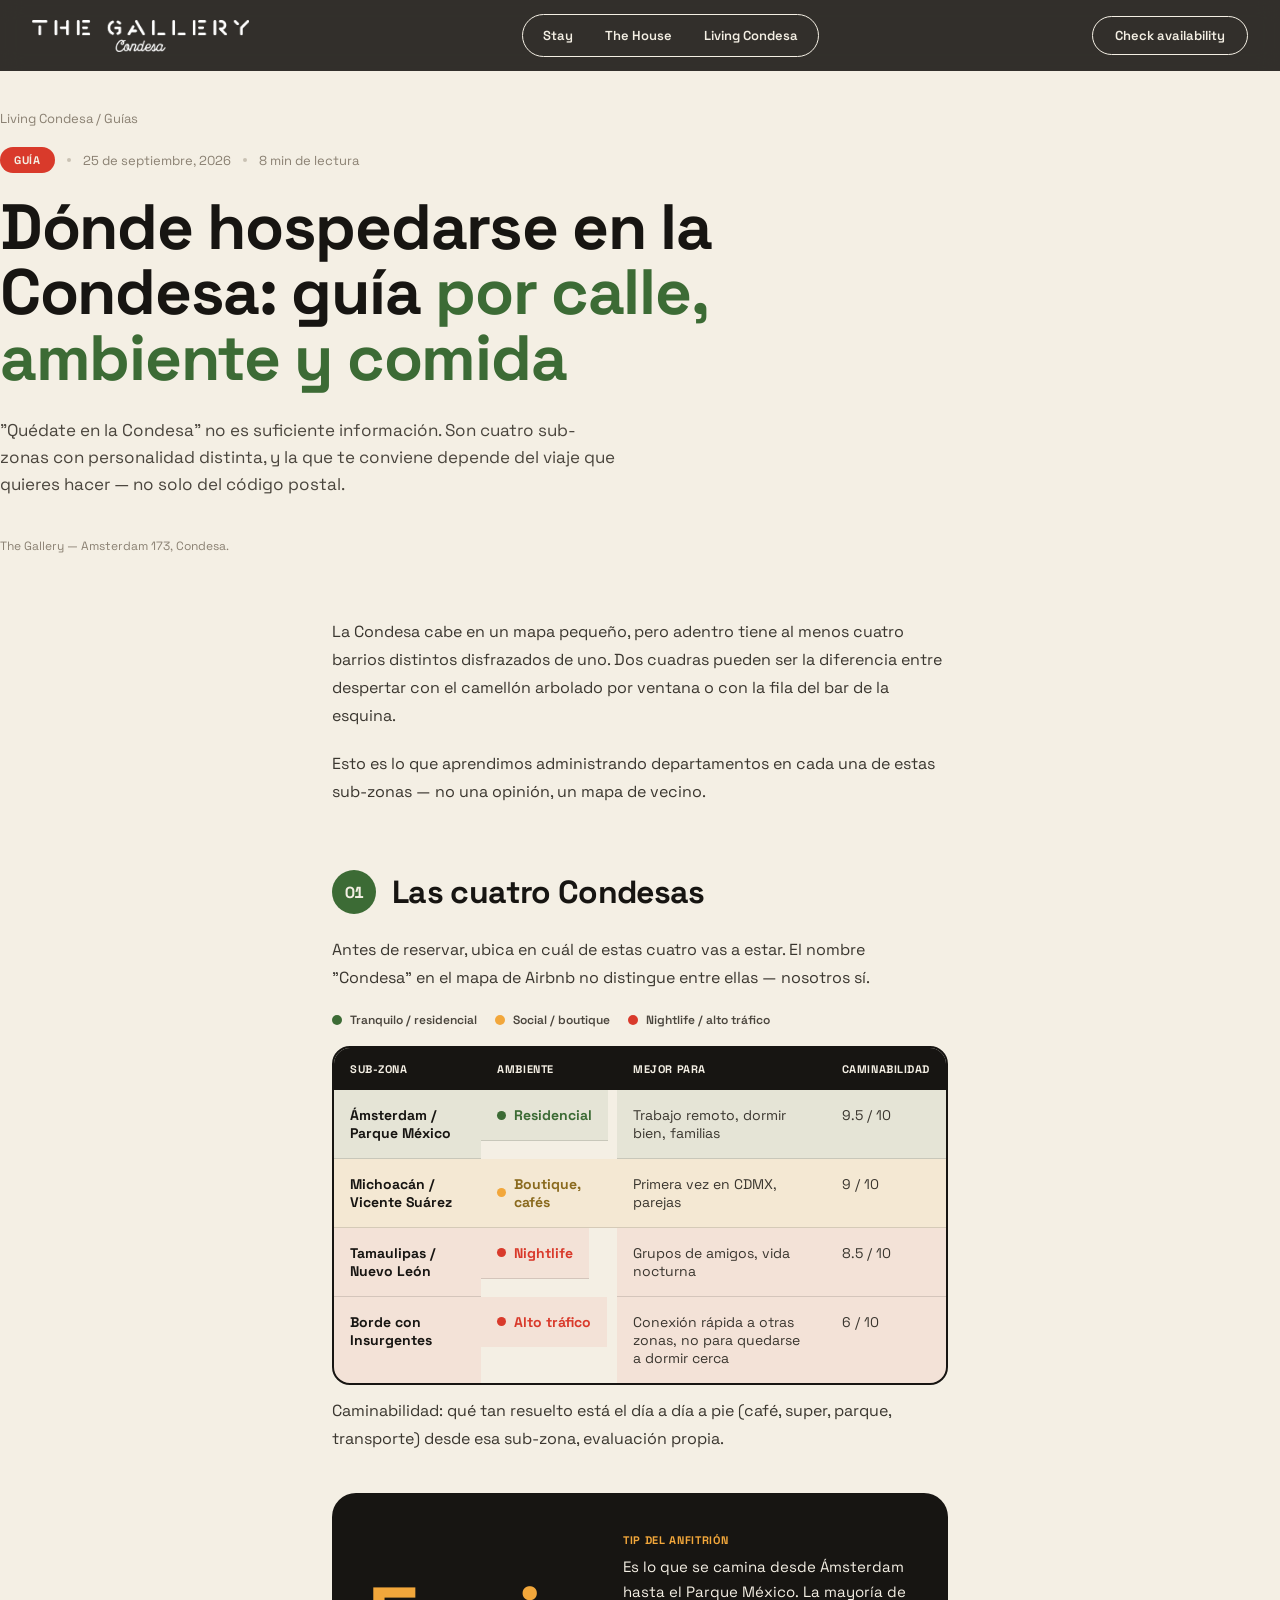
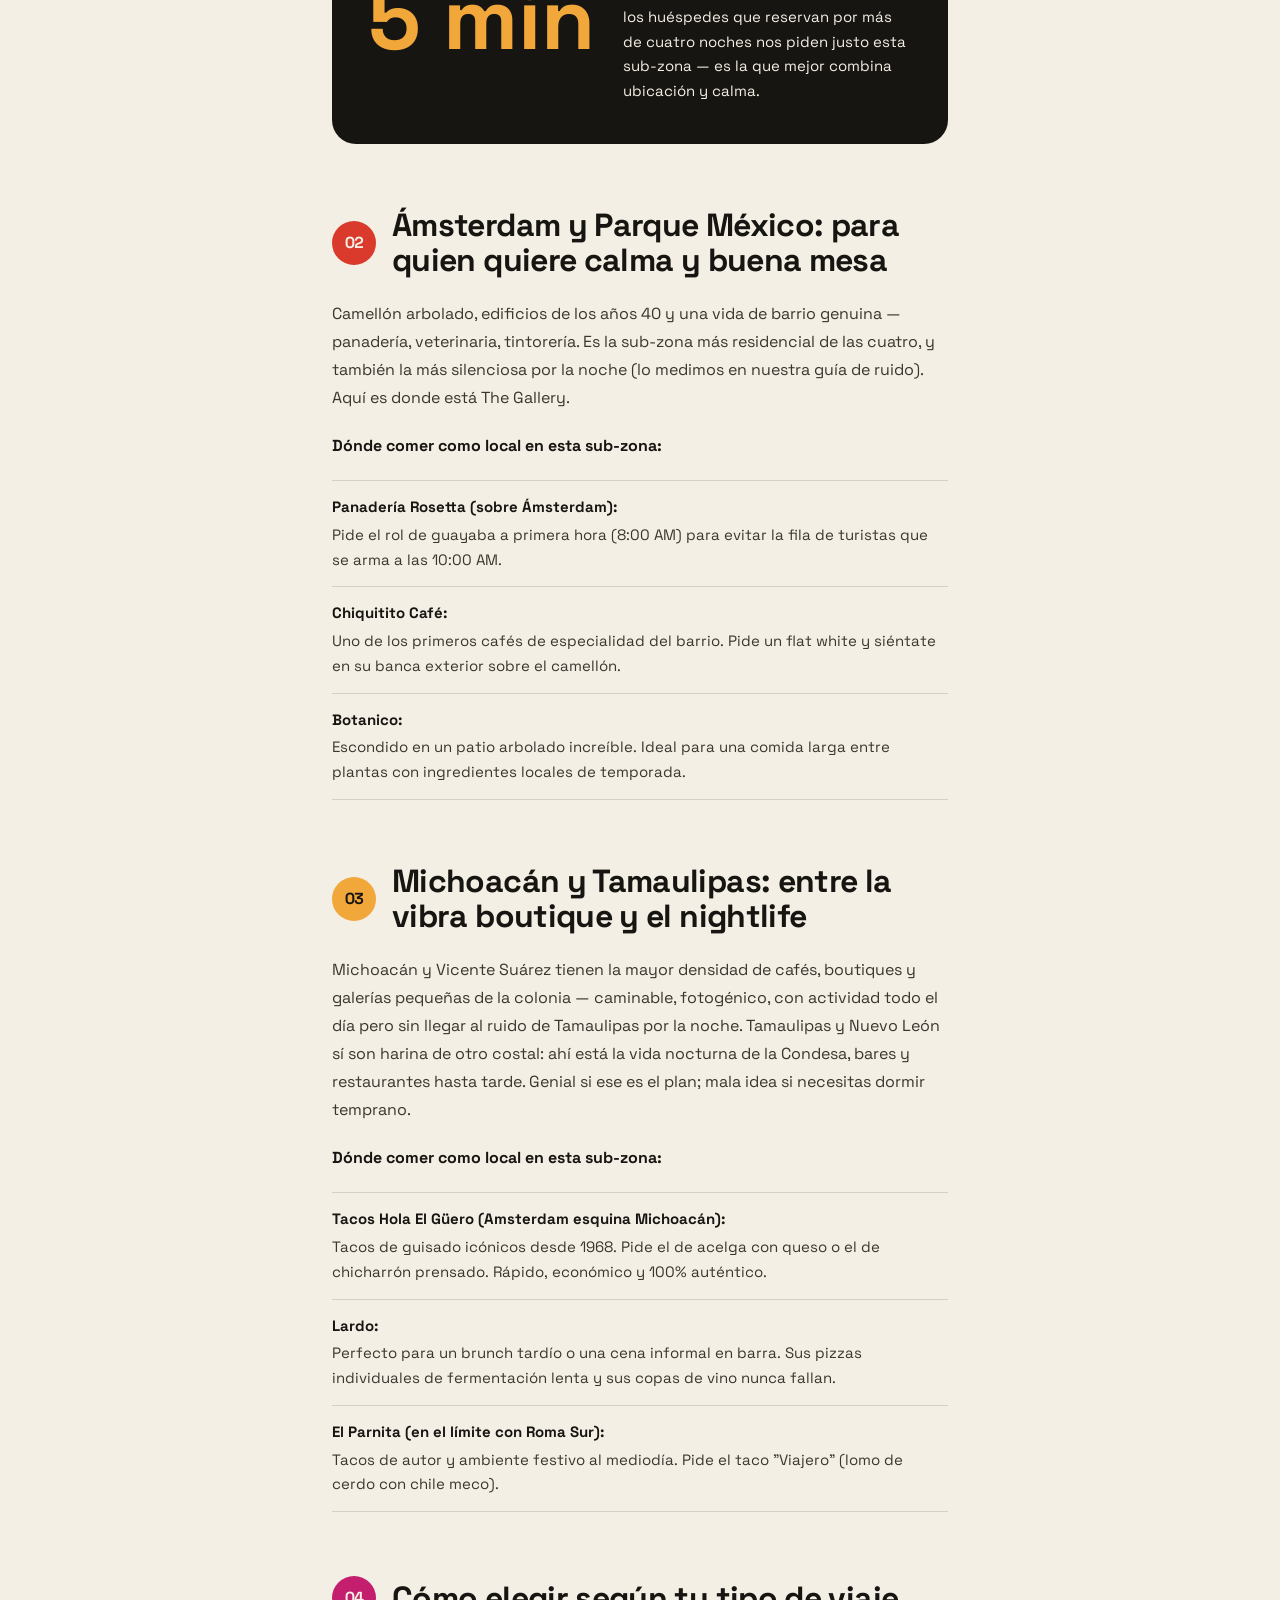
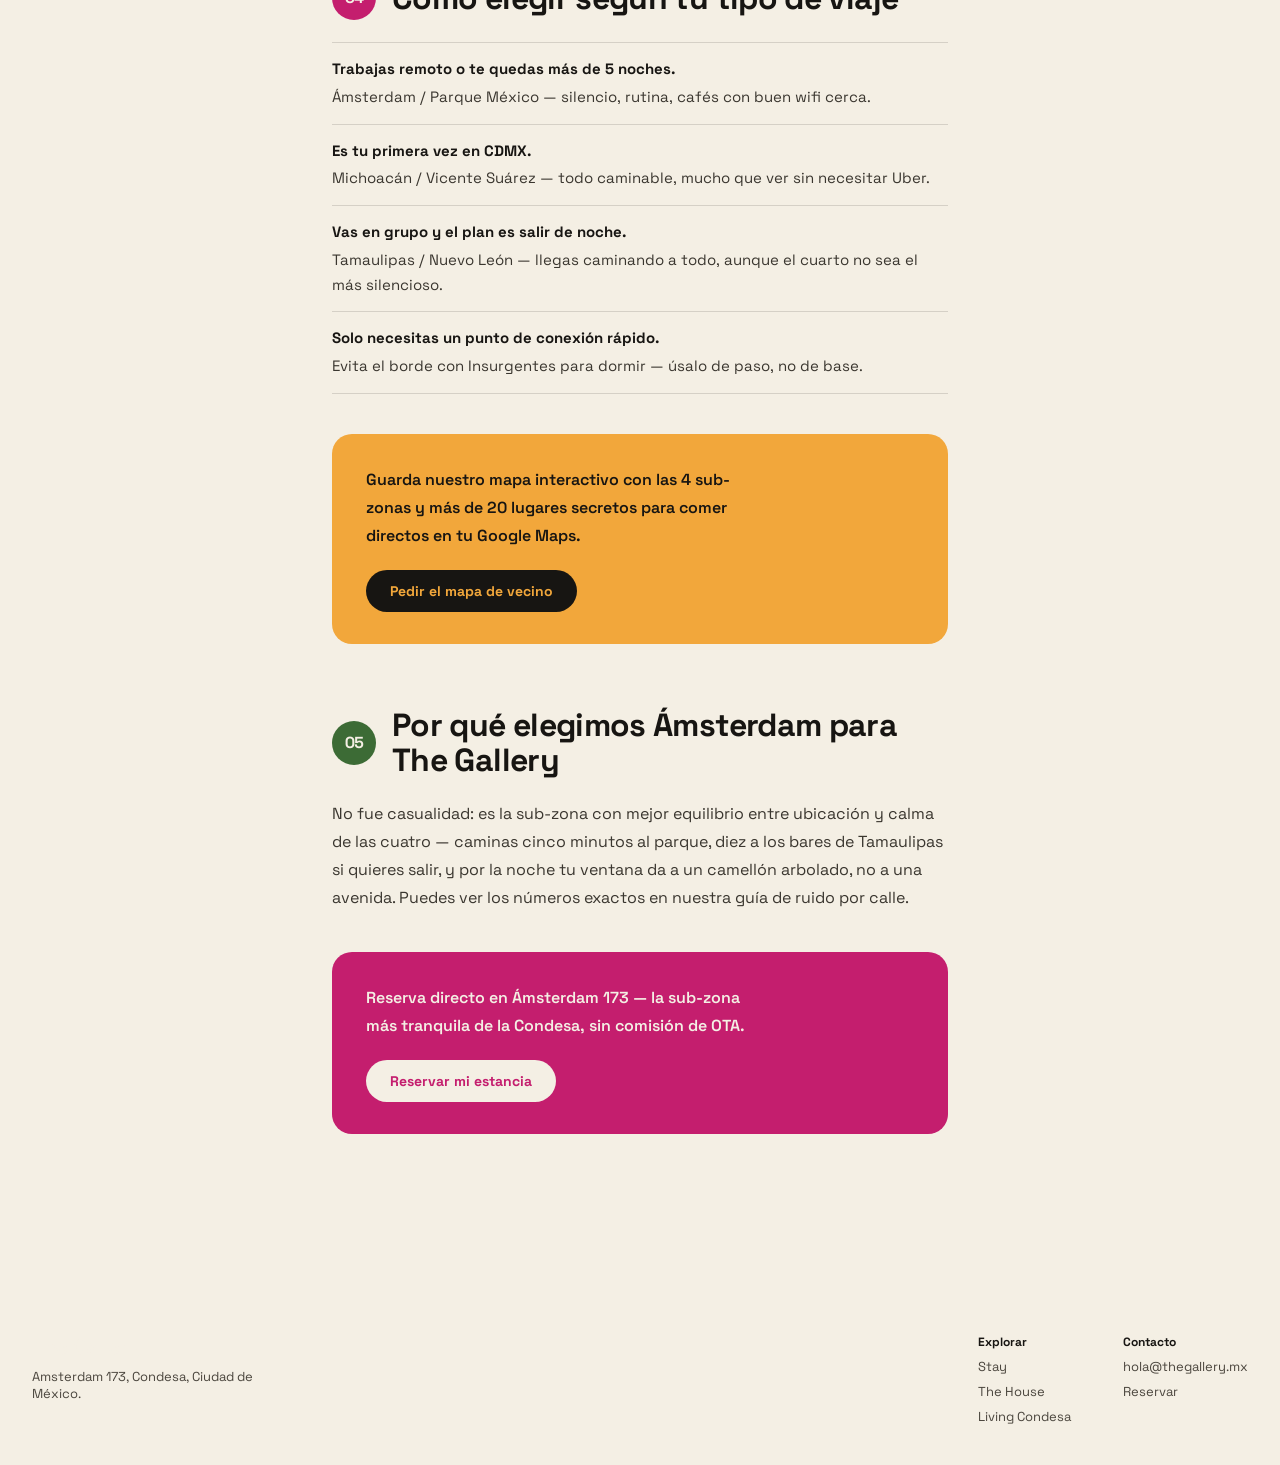
==== living-condesa/donde-hospedarte-condesa.html @ a515d89e "Add files via upload" ====
<!DOCTYPE html>
<html lang="es">
<head>
<meta charset="UTF-8">
<meta name="viewport" content="width=device-width, initial-scale=1.0">

<title>Dónde hospedarse en la Condesa: guía por calle, ambiente y lugares para comer | The Gallery</title>
<meta name="description" content="La Condesa no es una sola colonia — son cuatro sub-zonas con personalidad distinta. Te decimos cuál te conviene según tu viaje y dónde comen los locales.">
<link rel="canonical" href="https://the-gallery-condesa.netlify.app/living-condesa/donde-hospedarte-condesa.html">

<meta property="og:type" content="article">
<meta property="og:title" content="Dónde hospedarse en la Condesa: guía por calle, ambiente y lugares para comer">
<meta property="og:description" content="La Condesa no es una sola colonia — son cuatro sub-zonas con personalidad distinta. Te decimos cuál te conviene según tu viaje y dónde comen los locales.">
<meta property="og:image" content="https://the-gallery-condesa.netlify.app/assets/img/blog/donde-hospedarte-condesa.jpg">
<meta property="og:url" content="https://the-gallery-condesa.netlify.app/living-condesa/donde-hospedarte-condesa.html">
<meta name="twitter:card" content="summary_large_image">

<link rel="preconnect" href="https://fonts.googleapis.com">
<link rel="preconnect" href="https://fonts.gstatic.com" crossorigin>
<link href="https://fonts.googleapis.com/css2?family=Space+Grotesk:wght@400;500;600;700&display=swap" rel="stylesheet">
<link rel="stylesheet" href="../css/styles.css">
<link rel="stylesheet" href="../css/article.css">

<script type="application/ld+json">
{
  "@context": "https://schema.org",
  "@type": "Article",
  "headline": "Dónde hospedarse en la Condesa: guía por calle, ambiente y lugares para comer",
  "description": "La Condesa no es una sola colonia — son cuatro sub-zonas con personalidad distinta. Te decimos cuál te conviene según tu viaje y dónde comen los locales.",
  "image": "https://the-gallery-condesa.netlify.app/assets/img/blog/donde-hospedarte-condesa.jpg",
  "datePublished": "2026-09-25",
  "dateModified": "2026-09-25",
  "author": { "@type": "Organization", "name": "The Gallery Condesa" },
  "publisher": {
    "@type": "Organization",
    "name": "The Gallery Condesa",
    "logo": { "@type": "ImageObject", "url": "https://the-gallery-condesa.netlify.app/assets/logo/logo-color-the-gallery.webp" }
  },
  "mainEntityOfPage": "https://the-gallery-condesa.netlify.app/living-condesa/donde-hospedarte-condesa.html"
}
</script>
</head>
<body class="no-js" data-chapter="condesa">

<header class="site scrolled" id="siteHeader">
  <a href="../index.html" class="logotype">
    <img src="../assets/logo/logo-color-the-gallery.webp" alt="The Gallery" class="logo-img"
         onerror="this.outerHTML='The Gallery'">
  </a>
  <nav class="chapters">
    <a href="../index.html#stay">Stay</a>
    <a href="../index.html#house">The House</a>
    <a href="../index.html#condesa">Living Condesa</a>
  </nav>
  <a href="../index.html#book" class="cta-book">Check availability</a>
</header>

<main>
  <div class="wrap article-header">
    <div class="breadcrumb"><a href="../index.html#condesa">Living Condesa</a> / Guías</div>
    <div class="article-meta">
      <span class="post-cat">Guía</span><span class="dot"></span><span>25 de septiembre, 2026</span><span class="dot"></span><span>8 min de lectura</span>
    </div>
    <h1 class="article-title">Dónde hospedarse en la Condesa: guía <span class="hl">por calle, ambiente y comida</span></h1>
    <p class="article-dek">"Quédate en la Condesa" no es suficiente información. Son cuatro sub-zonas con personalidad distinta, y la que te conviene depende del viaje que quieres hacer — no solo del código postal.</p>
    <img class="article-cover" src="../assets/img/blog/donde-hospedarte-condesa.jpg" alt="Vista aérea editorial de las calles arboladas de la Condesa, Ciudad de México" loading="eager" fetchpriority="high" decoding="async" onerror="this.style.display='none'">
    <p class="article-cover-credit">The Gallery — Amsterdam 173, Condesa.</p>
  </div>

  <article class="wrap article-body">

    <p>La Condesa cabe en un mapa pequeño, pero adentro tiene al menos cuatro barrios distintos disfrazados de uno. Dos cuadras pueden ser la diferencia entre despertar con el camellón arbolado por ventana o con la fila del bar de la esquina.</p>
    <p>Esto es lo que aprendimos administrando departamentos en cada una de estas sub-zonas — no una opinión, un mapa de vecino.</p>

    <h2><span class="num">01</span>Las cuatro Condesas</h2>
    <p>Antes de reservar, ubica en cuál de estas cuatro vas a estar. El nombre "Condesa" en el mapa de Airbnb no distingue entre ellas — nosotros sí.</p>

    <div class="table-legend">
      <span><i class="dotc quiet"></i> Tranquilo / residencial</span>
      <span><i class="dotc mid"></i> Social / boutique</span>
      <span><i class="dotc loud"></i> Nightlife / alto tráfico</span>
    </div>

    <div class="data-table-wrap">
      <table class="data-table">
        <thead>
          <tr><th>Sub-zona</th><th>Ambiente</th><th>Mejor para</th><th>Caminabilidad</th></tr>
        </thead>
        <tbody>
          <tr class="quiet"><td>Ámsterdam / Parque México</td><td class="db">Residencial</td><td>Trabajo remoto, dormir bien, familias</td><td>9.5 / 10</td></tr>
          <tr class="mid"><td>Michoacán / Vicente Suárez</td><td class="db">Boutique, cafés</td><td>Primera vez en CDMX, parejas</td><td>9 / 10</td></tr>
          <tr class="loud"><td>Tamaulipas / Nuevo León</td><td class="db">Nightlife</td><td>Grupos de amigos, vida nocturna</td><td>8.5 / 10</td></tr>
          <tr class="loud"><td>Borde con Insurgentes</td><td class="db">Alto tráfico</td><td>Conexión rápida a otras zonas, no para quedarse a dormir cerca</td><td>6 / 10</td></tr>
        </tbody>
      </table>
    </div>
    <p class="table-note">Caminabilidad: qué tan resuelto está el día a día a pie (café, super, parque, transporte) desde esa sub-zona, evaluación propia.</p>

    <div class="stat-block">
      <div class="stat-num">5 min</div>
      <div class="stat-copy">
        <span class="tip-label">Tip del anfitrión</span>
        <p>Es lo que se camina desde Ámsterdam hasta el Parque México. La mayoría de los huéspedes que reservan por más de cuatro noches nos piden justo esta sub-zona — es la que mejor combina ubicación y calma.</p>
      </div>
    </div>

    <h2><span class="num">02</span>Ámsterdam y Parque México: para quien quiere calma y buena mesa</h2>
    <p>Camellón arbolado, edificios de los años 40 y una vida de barrio genuina — panadería, veterinaria, tintorería. Es la sub-zona más residencial de las cuatro, y también la más silenciosa por la noche (lo medimos <a href="guia-ruido-condesa.html">en nuestra guía de ruido</a>). Aquí es donde está The Gallery.</p>

    <p><strong>Dónde comer como local en esta sub-zona:</strong></p>
    <ul>
      <li><strong>Panadería Rosetta (sobre Ámsterdam):</strong> Pide el rol de guayaba a primera hora (8:00 AM) para evitar la fila de turistas que se arma a las 10:00 AM.</li>
      <li><strong>Chiquitito Café:</strong> Uno de los primeros cafés de especialidad del barrio. Pide un flat white y siéntate en su banca exterior sobre el camellón.</li>
      <li><strong>Botanico:</strong> Escondido en un patio arbolado increíble. Ideal para una comida larga entre plantas con ingredientes locales de temporada.</li>
    </ul>

    <h2><span class="num">03</span>Michoacán y Tamaulipas: entre la vibra boutique y el nightlife</h2>
    <p>Michoacán y Vicente Suárez tienen la mayor densidad de cafés, boutiques y galerías pequeñas de la colonia — caminable, fotogénico, con actividad todo el día pero sin llegar al ruido de Tamaulipas por la noche. Tamaulipas y Nuevo León sí son harina de otro costal: ahí está la vida nocturna de la Condesa, bares y restaurantes hasta tarde. Genial si ese es el plan; mala idea si necesitas dormir temprano.</p>

    <p><strong>Dónde comer como local en esta sub-zona:</strong></p>
    <ul>
      <li><strong>Tacos Hola El Güero (Amsterdam esquina Michoacán):</strong> Tacos de guisado icónicos desde 1968. Pide el de acelga con queso o el de chicharrón prensado. Rápido, económico y 100% auténtico.</li>
      <li><strong>Lardo:</strong> Perfecto para un brunch tardío o una cena informal en barra. Sus pizzas individuales de fermentación lenta y sus copas de vino nunca fallan.</li>
      <li><strong>El Parnita (en el límite con Roma Sur):</strong> Tacos de autor y ambiente festivo al mediodía. Pide el taco "Viajero" (lomo de cerdo con chile meco).</li>
    </ul>

    <h2><span class="num">04</span>Cómo elegir según tu tipo de viaje</h2>
    <ul>
      <li><strong>Trabajas remoto o te quedas más de 5 noches.</strong> Ámsterdam / Parque México — silencio, rutina, cafés con buen wifi cerca.</li>
      <li><strong>Es tu primera vez en CDMX.</strong> Michoacán / Vicente Suárez — todo caminable, mucho que ver sin necesitar Uber.</li>
      <li><strong>Vas en grupo y el plan es salir de noche.</strong> Tamaulipas / Nuevo León — llegas caminando a todo, aunque el cuarto no sea el más silencioso.</li>
      <li><strong>Solo necesitas un punto de conexión rápido.</strong> Evita el borde con Insurgentes para dormir — úsalo de paso, no de base.</li>
    </ul>

    <div class="cta-banner map">
      <p>Guarda nuestro mapa interactivo con las 4 sub-zonas y más de 20 lugares secretos para comer directos en tu Google Maps.</p>
      <a class="btn" href="mailto:hola@thegallery.mx?subject=Mapa%20de%20sub-zonas%20de%20la%20Condesa">Pedir el mapa de vecino</a>
    </div>

    <h2><span class="num">05</span>Por qué elegimos Ámsterdam para The Gallery</h2>
    <p>No fue casualidad: es la sub-zona con mejor equilibrio entre ubicación y calma de las cuatro — caminas cinco minutos al parque, diez a los bares de Tamaulipas si quieres salir, y por la noche tu ventana da a un camellón arbolado, no a una avenida. Puedes ver los números exactos en nuestra <a href="guia-ruido-condesa.html">guía de ruido por calle</a>.</p>

    <div class="cta-banner book">
      <p>Reserva directo en Ámsterdam 173 — la sub-zona más tranquila de la Condesa, sin comisión de OTA.</p>
      <a class="btn" href="../index.html#book">Reservar mi estancia</a>
    </div>

  </article>
</main>

<footer>
  <div class="wrap foot-grid">
    <div>
      <div class="logotype" style="margin-bottom:8px;">The Gallery</div>
      <p style="margin:0; max-width:28ch;">Amsterdam 173, Condesa, Ciudad de México.</p>
    </div>
    <div class="foot-cols">
      <div>
        <strong style="font-size:12px; color:var(--tinta);">Explorar</strong>
        <a href="../index.html#stay">Stay</a><a href="../index.html#house">The House</a><a href="../index.html#condesa">Living Condesa</a>
      </div>
      <div>
        <strong style="font-size:12px; color:var(--tinta);">Contacto</strong>
        <a href="mailto:hola@thegallery.mx">hola@thegallery.mx</a><a href="../index.html#book">Reservar</a>
      </div>
    </div>
  </div>
</footer>

<script>document.documentElement.classList.remove('no-js');</script>
</body>
</html>
---- css/styles.css ----
:root{
    --tinta:#171512;
    --hueso:#F4EFE4;
    --linea: rgba(23,21,18,0.14);

    --nopal:#3C6B35;
    --nopal-2:#274A22;
    --magenta:#C41E6E;
    --magenta-2:#8C1350;
    --turquesa:#0F8B8D;
    --turquesa-2:#0B5F60;
    --cempasuchil:#F2A73B;
    --cempasuchil-2:#C97F1D;
    --chile:#D93A2B;

    --acento: var(--magenta);
    --acento-2: var(--magenta-2);
    --sobre-acento: #F4EFE4;
  }
  [data-chapter="house"]{ --acento:var(--cempasuchil); --acento-2:var(--cempasuchil-2); --sobre-acento:#171512; }
  [data-chapter="condesa"]{ --acento:var(--nopal); --acento-2:var(--nopal-2); --sobre-acento:#F4EFE4; }
  [data-chapter="vibe"]{ --acento:var(--turquesa); --acento-2:var(--turquesa-2); --sobre-acento:#F4EFE4; }

  *{ box-sizing:border-box; }
  html{ scroll-behavior:smooth; }
  body{
    margin:0; background:var(--hueso); color:var(--tinta);
    font-family:'Space Grotesk', sans-serif; -webkit-font-smoothing:antialiased;
    overflow-x:hidden;
  }
  h1,h2,h3,.display{ font-weight:700; letter-spacing:-0.02em; line-height:0.96; }
  ::selection{ background:var(--acento); color:var(--sobre-acento); }
  .wrap{ max-width:1280px; margin:0 auto; padding:0 32px; }
  @media (max-width:640px){ .wrap{ padding:0 20px; } }
  a{ color:inherit; text-decoration:none; } button{ font-family:inherit; cursor:pointer; background:none; border:none; color:inherit; }

  /* ---------- NAV ----------
     Todo el header (logo, links, botón) en blanco de forma fija:
     no depende del capítulo activo ni de si el fondo es claro u oscuro.
     Por eso, al hacer scroll, el fondo se vuelve OSCURO sólido
     (nunca claro) — así el blanco siempre tiene contraste. */
  header.site{
    position:fixed; top:0; left:0; right:0; z-index:100;
    display:flex; align-items:center; justify-content:space-between;
    padding:22px 32px; transition: background .35s ease, padding .35s ease;
    color:var(--hueso);
  }
  header.site.scrolled{ background:rgba(23,21,18,0.88); backdrop-filter:blur(10px); padding:14px 32px; }
  .logotype{ font-weight:700; font-size:20px; color:var(--hueso); display:inline-flex; align-items:center; }
  .logo-img{ height:32px; width:auto; display:block; }
  @media (max-width:640px){ .logo-img{ height:26px; } }
  nav.chapters{ display:flex; gap:0; border:1.5px solid var(--hueso); border-radius:999px; padding:4px; }
  nav.chapters a{ font-size:13px; font-weight:600; padding:8px 16px; border-radius:999px; color:var(--hueso); transition:background .25s ease, color .25s ease; }
  nav.chapters a.active, nav.chapters a:hover{ background:var(--hueso); color:var(--tinta); }
  .cta-book{ background:transparent; color:var(--hueso); border:1.5px solid var(--hueso); padding:10px 22px; font-size:13px; font-weight:600; border-radius:999px; transition:background .25s ease, color .25s ease; }
  .cta-book:hover{ background:var(--hueso); color:var(--tinta); }
  @media (max-width:860px){ nav.chapters{ display:none; } }

  /* ---------- HERO ---------- */
  .hero{ min-height:100svh; position:relative; display:flex; flex-direction:column; justify-content:flex-end; padding:0 32px 56px; background:var(--tinta); color:var(--hueso); overflow:hidden; }
  .hero-blocks{ position:absolute; inset:0; z-index:0; display:grid; grid-template-columns:repeat(6,1fr); }
  .hero-blocks div{ height:100%; }
  .hero-inner{ position:relative; z-index:2; }
  .hero-eyebrow{ font-size:14px; margin-bottom:16px; max-width:420px; line-height:1.5; opacity:.85; }
  h1.hero-title{ font-size:clamp(46px,10vw,148px); margin:0 0 26px; max-width:14ch; }
  h1.hero-title span{ color: var(--cempasuchil); }
  .hero-sub{ display:flex; justify-content:space-between; align-items:flex-end; gap:24px; flex-wrap:wrap; border-top:1px solid rgba(244,239,228,0.25); padding-top:20px; }
  .hero-sub p{ max-width:36ch; font-size:15px; opacity:.8; margin:0; }
  .scroll-cue{ font-size:13px; display:flex; align-items:center; gap:10px; opacity:.8; }
  .scroll-cue .dot{ width:8px; height:8px; border-radius:50%; background:var(--magenta); animation:pulse 1.6s ease-in-out infinite; }
  @keyframes pulse{ 0%,100%{ transform:scale(1); opacity:1;} 50%{ transform:scale(1.6); opacity:.4;} }

  section{ padding:110px 0; position:relative; }
  @media (max-width:640px){ section{ padding:72px 0; } }
  .kicker{ font-size:13px; font-weight:600; text-transform:uppercase; letter-spacing:.06em; margin:0 0 14px; color:var(--acento); }
  .section-head{ display:grid; grid-template-columns:1.2fr 1fr; gap:48px; margin-bottom:60px; align-items:end; }
  .section-head h2{ font-size:clamp(34px,4.6vw,60px); margin:0; }
  .section-head p{ font-size:16px; color:#4A453D; line-height:1.6; margin:0; }
  @media (max-width:800px){ .section-head{ grid-template-columns:1fr; } }

  .reveal{ opacity:0; transform:translateY(24px); transition:opacity .7s ease, transform .7s ease; }
  .reveal.in{ opacity:1; transform:translateY(0); }

  /* franja LOUD entre secciones QUIET, según punto 16 del brief */
  .loud-strip{ background:var(--acento); color:var(--sobre-acento); padding:64px 0; }
  .loud-strip .wrap{ display:flex; justify-content:space-between; align-items:center; gap:24px; flex-wrap:wrap; }
  .loud-strip .display{ font-size:clamp(26px,3.4vw,42px); }

  /* ---------- DAY ---------- */
  /* ---------- DAY — foto real por momento + banner de color ----------
     La foto y el banner viven en el mismo card. El banner cambia de
     color según el capítulo del momento (magenta/cempasúchil/nopal),
     igual que el resto del sistema de acentos por capítulo. */
  .day-stage{ border-radius:28px; overflow:hidden; position:relative; display:flex; flex-direction:column; }
  .day-photo-wrap{ position:relative; width:100%; aspect-ratio:16/10; background:var(--linea); overflow:hidden; }
  @media (max-width:640px){ .day-photo-wrap{ aspect-ratio:1/1; } }
  .day-photo-wrap img{
    position:absolute; inset:0; width:100%; height:100%; object-fit:cover;
    opacity:0; transition:opacity .45s ease;
  }
  .day-photo-wrap img.active{ opacity:1; }
  .day-banner{
    padding:40px 44px; color:var(--sobre-acento); background:var(--dia-color, var(--magenta));
    transition:background .4s ease;
  }
  @media (max-width:640px){ .day-banner{ padding:26px; } }
  .day-banner .moment-title{ font-size:clamp(28px,4vw,50px); margin-bottom:8px; }
  .day-banner .moment-tag{ font-size:14px; opacity:.92; max-width:48ch; }
  .day-rail{ display:flex; gap:10px; margin-top:22px; overflow-x:auto; }
  .day-step{ flex:1; min-width:110px; text-align:left; padding:16px; border-radius:16px; font-size:13px; font-weight:600; background:var(--hueso); border:2px solid var(--linea); color:#4A453D; transition:border-color .25s ease, color .25s ease, transform .2s ease; }
  .day-step .num{ display:block; font-size:20px; margin-bottom:6px; }
  .day-step.active{ border-color:var(--acento); color:var(--tinta); transform:translateY(-3px); }

  /* ---------- STAY ---------- */
  .room-tabs{ display:flex; gap:8px; margin-bottom:32px; flex-wrap:wrap; }
  .room-tab{ padding:10px 20px; border-radius:999px; border:2px solid var(--tinta); font-size:14px; font-weight:600; transition:background .25s ease, color .25s ease; }
  .room-tab.active{ background:var(--tinta); color:var(--hueso); }
  .room-grid{ display:grid; grid-template-columns:1fr 1fr; gap:52px; align-items:center; }
  @media (max-width:800px){ .room-grid{ grid-template-columns:1fr; gap:30px; } }
  .room-visual{ aspect-ratio:4/5; border-radius:28px; position:relative; overflow:hidden; display:flex; align-items:flex-end; padding:24px; transition:transform .35s ease; }
  .room-visual:hover{ transform:scale(1.015); }
  .room-visual .roomnum{ font-size:clamp(80px,10vw,140px); font-weight:700; color:rgba(244,239,228,0.85); line-height:.8; }
  .room-visual .caption{ position:absolute; bottom:18px; right:20px; font-size:12px; color:rgba(244,239,228,0.85); }
  .room-name{ font-size:clamp(30px,3.6vw,46px); margin:0 0 6px; }
  .room-tagline{ color:var(--acento); font-size:15px; font-weight:600; margin:0 0 20px; }
  .room-specs{ display:flex; gap:26px; padding:18px 0; border-top:2px solid var(--tinta); border-bottom:2px solid var(--tinta); margin-bottom:22px; flex-wrap:wrap; }
  .room-specs div{ font-size:13px; color:#4A453D; } .room-specs strong{ display:block; font-size:20px; color:var(--tinta); }
  .room-desc{ font-size:15px; line-height:1.7; color:#3A362F; margin-bottom:22px; }
  .room-art{ font-size:13px; color:#4A453D; border-left:3px solid var(--acento); padding-left:14px; margin-bottom:24px; }
  .room-art em{ font-style:normal; font-weight:600; color:var(--tinta); }
  .link-explore{ font-size:14px; font-weight:600; padding:12px 22px; border-radius:999px; border:2px solid var(--tinta); display:inline-block; transition:background .25s ease, color .25s ease; }
  .link-explore:hover{ background:var(--tinta); color:var(--hueso); }

  /* ---------- HOUSE ---------- */
  .house-grid{ display:grid; grid-template-columns:repeat(3,1fr); gap:20px; }
  @media (max-width:800px){ .house-grid{ grid-template-columns:1fr; } }
  .house-card{ padding:36px 28px; border-radius:24px; color:var(--hueso); transition:transform .25s ease; }
  .house-card:hover{ transform:translateY(-6px); }
  .house-card:nth-child(1){ background:var(--cempasuchil); color:#171512; }
  .house-card:nth-child(2){ background:var(--chile); color:var(--hueso); }
  .house-card:nth-child(3){ background:var(--tinta); color:var(--hueso); }
  .house-card h3{ font-size:23px; margin:0 0 10px; }
  .house-card p{ font-size:14px; line-height:1.65; margin:0; opacity:.92; }
  .house-card .tag{ font-size:12px; font-weight:700; text-transform:uppercase; letter-spacing:.05em; margin-bottom:10px; display:block; opacity:.75; }

  /* ---------- LIVING CONDESA — blog en marquesina ----------
     El contenido real vive en content/posts.json (editado desde
     /admin vía Decap CMS). El track se pinta dos veces seguidas
     y la animación recorre exactamente la mitad de su ancho total,
     así el loop es perfectamente continuo (sin salto al reiniciar). */
  .marquee-wrap{
    overflow:hidden; margin-top:8px;
    -webkit-mask-image: linear-gradient(90deg, transparent, #000 6%, #000 94%, transparent);
    mask-image: linear-gradient(90deg, transparent, #000 6%, #000 94%, transparent);
  }
  .marquee-track{
    display:flex; gap:22px; width:max-content;
    animation: marqueeScroll 42s linear infinite;
  }
  .marquee-wrap:hover .marquee-track{ animation-play-state:paused; }
  @keyframes marqueeScroll{ from{ transform:translateX(0); } to{ transform:translateX(-50%); } }

  .post-card{
    flex:0 0 auto; width:320px; border-radius:22px; overflow:hidden; background:var(--hueso);
    border:2px solid var(--linea); text-align:left; transition:transform .25s ease, border-color .25s ease;
  }
  .post-card:hover{ transform:translateY(-4px); border-color:var(--nopal); }
  .post-card .post-cover{ width:100%; aspect-ratio:4/3; object-fit:cover; display:block; background:var(--linea); }
  .post-card .post-body{ padding:20px; }
  .post-card .post-cat{ font-size:11px; font-weight:700; text-transform:uppercase; letter-spacing:.06em; color:var(--nopal); margin-bottom:8px; display:block; }
  .post-card h3{ font-size:19px; margin:0 0 8px; line-height:1.15; }
  .post-card p{ font-size:13px; color:#4A453D; line-height:1.55; margin:0 0 10px; }
  .post-card .post-date{ font-size:11px; color:#8A8072; }

  @media (max-width:640px){ .post-card{ width:250px; } }
  @media (prefers-reduced-motion: reduce){
    .marquee-track{ animation:none; flex-wrap:wrap; width:100%; }
    .marquee-wrap{ overflow-x:auto; -webkit-mask-image:none; mask-image:none; }
  }

  /* ---------- Modal de lectura de post ---------- */
  .post-modal{
    position:fixed; inset:0; z-index:200; display:none; align-items:flex-start; justify-content:center;
    padding:64px 20px; overflow-y:auto; background:rgba(23,21,18,0.78); backdrop-filter:blur(4px);
  }
  .post-modal.open{ display:flex; }
  .post-modal-inner{
    background:var(--hueso); border-radius:24px; max-width:720px; width:100%; padding:44px; position:relative;
  }
  .post-modal-close{
    position:absolute; top:18px; right:18px; width:36px; height:36px; border-radius:50%;
    background:var(--tinta); color:var(--hueso); font-size:16px; display:flex; align-items:center; justify-content:center;
  }
  .post-modal-body img{ width:100%; border-radius:16px; margin-bottom:24px; aspect-ratio:16/9; object-fit:cover; }
  .post-modal-body .post-cat{ font-size:12px; font-weight:700; text-transform:uppercase; letter-spacing:.06em; color:var(--nopal); }
  .post-modal-body h2{ font-size:clamp(26px,3.4vw,38px); margin:10px 0 6px; }
  .post-modal-body .post-date{ font-size:13px; color:#8A8072; margin-bottom:22px; display:block; }
  .post-modal-body p{ font-size:15px; line-height:1.7; color:#3A362F; margin:0 0 16px; }


  /* ---------- BOOK ---------- */
  .book-section{ background:var(--tinta); color:var(--hueso); border-radius:32px; }
  .book-section .wrap{ padding-top:76px; padding-bottom:76px; }
  .book-form{ display:grid; grid-template-columns:repeat(4,1fr) auto; gap:2px; background:rgba(244,239,228,0.16); margin-top:36px; border-radius:20px; overflow:hidden; }
  @media (max-width:800px){ .book-form{ grid-template-columns:1fr 1fr; } }
  .book-field{ background:#211E19; padding:18px 20px; }
  .book-field label{ display:block; font-size:11px; color:#A79C8A; margin-bottom:6px; font-weight:600; }
  .book-field input, .book-field select{ background:transparent; border:none; color:var(--hueso); font-size:15px; width:100%; font-family:inherit; }
  .book-submit{ background:var(--magenta); color:var(--hueso); padding:18px 32px; font-size:14px; font-weight:700; }
  @media (max-width:800px){ .book-submit{ grid-column:1/-1; border-radius:0 0 20px 20px; } }

  footer{ padding:60px 0 40px; font-size:13px; color:#4A453D; }
  .foot-grid{ display:flex; justify-content:space-between; flex-wrap:wrap; gap:24px; }
  .foot-cols{ display:flex; gap:52px; flex-wrap:wrap; }
  .foot-cols div{ display:flex; flex-direction:column; gap:8px; }
  .foot-cols a:hover{ color:var(--tinta); }

  @media (prefers-reduced-motion: reduce){ *{ animation:none !important; transition:none !important; } .reveal{ opacity:1; transform:none; } }
  :focus-visible{ outline:3px solid var(--acento); outline-offset:2px; }

/* ==========================================================
   HERO — imagen de fondo revelada por el cursor
   Capas: <img> real (fuente para el canvas) -> <canvas> "cortina"
   sólida rosa mexicano que se perfora con trazos gruesos al
   mover el cursor, y se regenera sola cuando el cursor se detiene.
   ========================================================== */
.hero{ background:var(--tinta); } /* fallback antes de que cargue JS */
.hero-media{
  position:absolute; inset:0; z-index:0; overflow:hidden;
}
.hero-media img#heroPhoto{
  position:absolute; inset:0; width:100%; height:100%; object-fit:cover;
  object-position:60% 50%;
  /* imagen de baja calidad (LQIP) inline vía background, ver HTML */
}
.hero-media canvas#heroReveal{
  position:absolute; inset:0; width:100%; height:100%;
  display:block; touch-action:none;
}
/* Si JS no corre o el usuario prefiere menos movimiento: fondo sólido, sin canvas */
.no-js .hero-media canvas#heroReveal,
.reduced-motion .hero-media canvas#heroReveal{ display:none; }
.no-js .hero-media img#heroPhoto,
.reduced-motion .hero-media img#heroPhoto{ opacity:.28; }

@media (prefers-reduced-motion: reduce){
  .hero-media canvas#heroReveal{ display:none; }
  .hero-media img#heroPhoto{ opacity:.3; }
}

/* ---------- Fotografía real con fallback al bloque de color ----------
   Mientras el archivo de la ruta indicada no exista, onerror lo quita
   del DOM y el fondo de color + número tipográfico quedan visibles.
   En cuanto subas la foto con el nombre exacto, aparece automáticamente. */
.room-visual{ position:relative; }
.room-photo{
  position:absolute; inset:0; width:100%; height:100%; object-fit:cover;
  opacity:0; transition:opacity .4s ease;
}
.room-photo.loaded{ opacity:1; }
.room-photo.loaded ~ .roomnum,
.room-photo.loaded ~ .caption{ display:none; }

.house-card{ position:relative; overflow:hidden; }
.house-photo{
  position:absolute; inset:0; width:100%; height:100%; object-fit:cover;
  opacity:0; transition:opacity .45s ease; z-index:0;
}
/* Por defecto el bloque es color sólido; al hover se revela la foto real
   por completo, con un velo oscuro para que el texto blanco siga legible. */
.house-card:hover .house-photo.loaded{ opacity:1; }
.house-card::after{
  content:""; position:absolute; inset:0; z-index:0;
  background:linear-gradient(180deg, rgba(23,21,18,0) 30%, rgba(23,21,18,.65) 100%);
  opacity:0; transition:opacity .45s ease; pointer-events:none;
}
.house-card:hover::after{ opacity:1; }
.house-card > *:not(img){ position:relative; z-index:1; }
@media (hover:none){
  /* dispositivos táctiles: sin hover real, dejamos el bloque de color siempre */
  .house-card:hover .house-photo.loaded,
  .house-card:hover::after{ opacity:0; }
}
---- css/article.css ----
/* ============================================================
   ARTICLE — sistema editorial para piezas de Living Condesa
   Se carga ADEMÁS de css/styles.css (no lo reemplaza) — reutiliza
   fuente y tokens del sitio, y aquí sí usa el color a fondo (chile,
   cempasúchil, nopal, magenta) para estar a tono con el resto del
   sitio — pero siempre con una razón funcional, nunca decorativo
   porque sí: la tabla usa colores de semáforo real porque el
   artículo se llama "semáforo del descanso".
   ============================================================ */

.article-header{ padding:110px 0 0; }
.breadcrumb{ font-size:13px; color:#8A8072; margin-bottom:20px; }
.breadcrumb a{ color:#8A8072; border-bottom:1px solid transparent; }
.breadcrumb a:hover{ color:var(--tinta); border-color:var(--tinta); }

.article-meta{ display:flex; gap:12px; align-items:center; font-size:13px; color:#8A8072; margin-bottom:22px; flex-wrap:wrap; }
.article-meta .post-cat{
  font-size:11px; font-weight:700; text-transform:uppercase; letter-spacing:.06em;
  background:var(--chile); color:var(--hueso); padding:6px 14px; border-radius:999px;
}
.article-meta .dot{ width:4px; height:4px; border-radius:50%; background:#C9C2B4; }

.article-title{ font-size:clamp(34px,5.2vw,64px); line-height:1.02; max-width:18ch; margin:0 0 26px; }
.article-title .hl{ color:var(--nopal); }
.article-dek{ font-size:17px; color:#4A453D; max-width:56ch; line-height:1.6; margin:0 0 40px; }

.article-cover{ width:100%; aspect-ratio:16/8; object-fit:cover; border-radius:22px; margin-bottom:8px; background:var(--linea); }
.article-cover-credit{ font-size:12px; color:#8A8072; margin:0 0 64px; }

.article-body{ max-width:680px; margin:0 auto; padding-bottom:100px; }
.article-body p{ font-size:16px; line-height:1.75; color:#3A362F; margin:0 0 20px; }
.article-body strong{ color:var(--tinta); }
.article-body ul{ margin:0 0 24px; padding-left:0; list-style:none; }
.article-body ul li{ font-size:15px; line-height:1.65; color:#3A362F; padding:14px 0; border-top:1px solid var(--linea); }
.article-body ul li:last-child{ border-bottom:1px solid var(--linea); }
.article-body ul li strong{ display:block; font-size:15px; margin-bottom:3px; }

/* ---------- Encabezados de sección — número en pastilla de color,
   rotando por la paleta de la marca en vez de repetir siempre el
   mismo acento (le da ritmo LOUD·QUIET·LOUD al bajar la página) ---------- */
.article-body h2{
  display:flex; align-items:center; gap:16px;
  font-size:clamp(24px,3vw,32px); margin:64px 0 22px; line-height:1.1;
}
.article-body h2 .num{
  flex:0 0 auto; width:44px; height:44px; border-radius:50%;
  display:flex; align-items:center; justify-content:center;
  font-size:16px; font-weight:700; color:var(--hueso);
  font-variant-numeric:tabular-nums;
}
.article-body h2:nth-of-type(4n+1) .num{ background:var(--nopal); }
.article-body h2:nth-of-type(4n+2) .num{ background:var(--chile); }
.article-body h2:nth-of-type(4n+3) .num{ background:var(--cempasuchil); color:#171512; }
.article-body h2:nth-of-type(4n)   .num{ background:var(--magenta); }

/* ---------- Tabla "semáforo del descanso" — colores REALES de semáforo:
   la columna de dB lleva un chip rojo/amarillo/verde según qué tan
   ruidosa es la zona, y la fila entera se tiñe muy suave a juego. ---------- */
.table-legend{ display:flex; gap:18px; flex-wrap:wrap; margin-bottom:18px; }
.table-legend span{ display:inline-flex; align-items:center; gap:8px; font-size:12px; color:#4A453D; font-weight:600; }
.table-legend .dotc{ width:10px; height:10px; border-radius:50%; display:inline-block; }
.table-legend .dotc.loud{ background:var(--chile); }
.table-legend .dotc.mid{ background:var(--cempasuchil); }
.table-legend .dotc.quiet{ background:var(--nopal); }

.data-table-wrap{ overflow-x:auto; margin:0 0 12px; border-radius:18px; border:2px solid var(--tinta); }
table.data-table{ width:100%; border-collapse:collapse; font-size:14px; min-width:560px; }
table.data-table th{
  text-align:left; font-size:11px; font-weight:700; text-transform:uppercase; letter-spacing:.05em;
  color:var(--hueso); background:var(--tinta); padding:14px 16px;
}
table.data-table td{ padding:16px; border-bottom:1px solid var(--linea); vertical-align:top; color:#3A362F; }
table.data-table tr:last-child td{ border-bottom:none; }
table.data-table td:first-child{ font-weight:700; color:var(--tinta); }
table.data-table .db{ font-variant-numeric:tabular-nums; font-weight:700; display:inline-flex; align-items:center; gap:8px; }
table.data-table .db::before{ content:""; width:9px; height:9px; border-radius:50%; flex:0 0 auto; }
table.data-table tr.loud  td{ background:rgba(217,58,43,.07); }
table.data-table tr.loud  .db{ color:var(--chile); }
table.data-table tr.loud  .db::before{ background:var(--chile); }
table.data-table tr.mid   td{ background:rgba(242,167,59,.10); }
table.data-table tr.mid   .db{ color:#8A6A1E; }
table.data-table tr.mid   .db::before{ background:var(--cempasuchil); }
table.data-table tr.quiet td{ background:rgba(60,107,53,.08); }
table.data-table tr.quiet .db{ color:var(--nopal); }
table.data-table tr.quiet .db::before{ background:var(--nopal); }
.table-note{ font-size:12px; color:#8A8072; margin:0 0 40px; }

/* ---------- Stat destacado — el dato más citable del artículo,
   tratado como pieza tipográfica grande (mismo lenguaje que los
   números de habitación en Stay), no como texto de más. ---------- */
.stat-block{
  background:var(--tinta); color:var(--hueso); border-radius:24px;
  padding:40px 36px; margin:40px 0; display:flex; align-items:center; gap:28px; flex-wrap:wrap;
}
.stat-block .stat-num{ font-size:clamp(56px,8vw,88px); font-weight:700; line-height:.9; color:var(--cempasuchil); }
.stat-block .stat-copy{ flex:1; min-width:220px; }
.stat-block .tip-label{ font-size:11px; font-weight:700; text-transform:uppercase; letter-spacing:.06em; color:var(--cempasuchil); margin-bottom:8px; display:block; }
.stat-block p{ color:var(--hueso); margin:0; font-size:15px; line-height:1.65; }

/* ---------- Banners CTA — cada uno con su color, para que el ojo
   los distinga como pausas de ritmo, no como el mismo bloque repetido ---------- */
.cta-banner{
  border-radius:20px; padding:32px 34px; margin:40px 0;
  display:flex; justify-content:space-between; align-items:center; gap:20px; flex-wrap:wrap;
}
.cta-banner p{ margin:0; font-size:16px; font-weight:600; max-width:40ch; }
.cta-banner .btn{ padding:12px 24px; border-radius:999px; font-size:14px; font-weight:700; white-space:nowrap; }

.cta-banner.map{ background:var(--cempasuchil); }
.cta-banner.map p{ color:#171512; }
.cta-banner.map .btn{ background:#171512; color:var(--cempasuchil); }

.cta-banner.book{ background:var(--magenta); }
.cta-banner.book p{ color:var(--hueso); }
.cta-banner.book .btn{ background:var(--hueso); color:var(--magenta); }

@media (max-width:640px){
  .article-header{ padding-top:90px; }
  .article-cover{ aspect-ratio:4/5; }
  .cta-banner, .stat-block{ padding:24px; }
  .stat-block{ flex-direction:column; align-items:flex-start; }
}
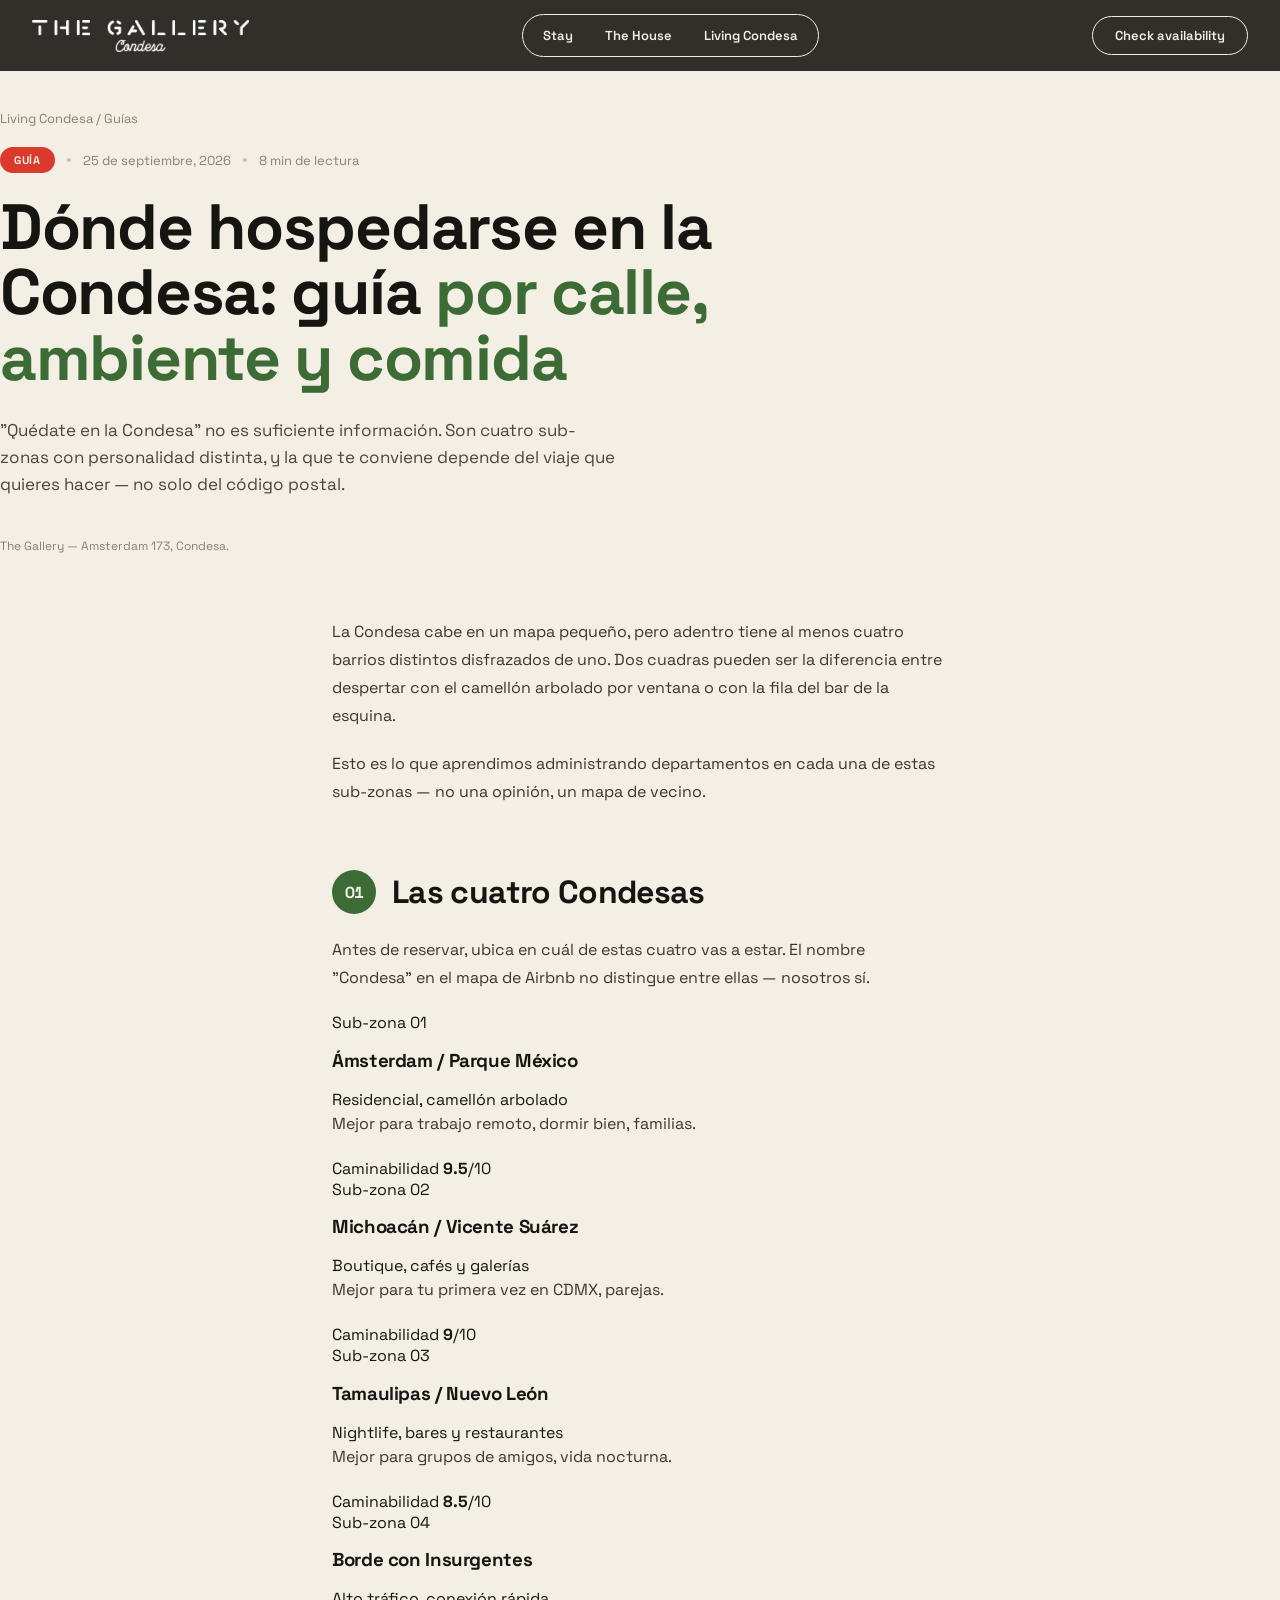
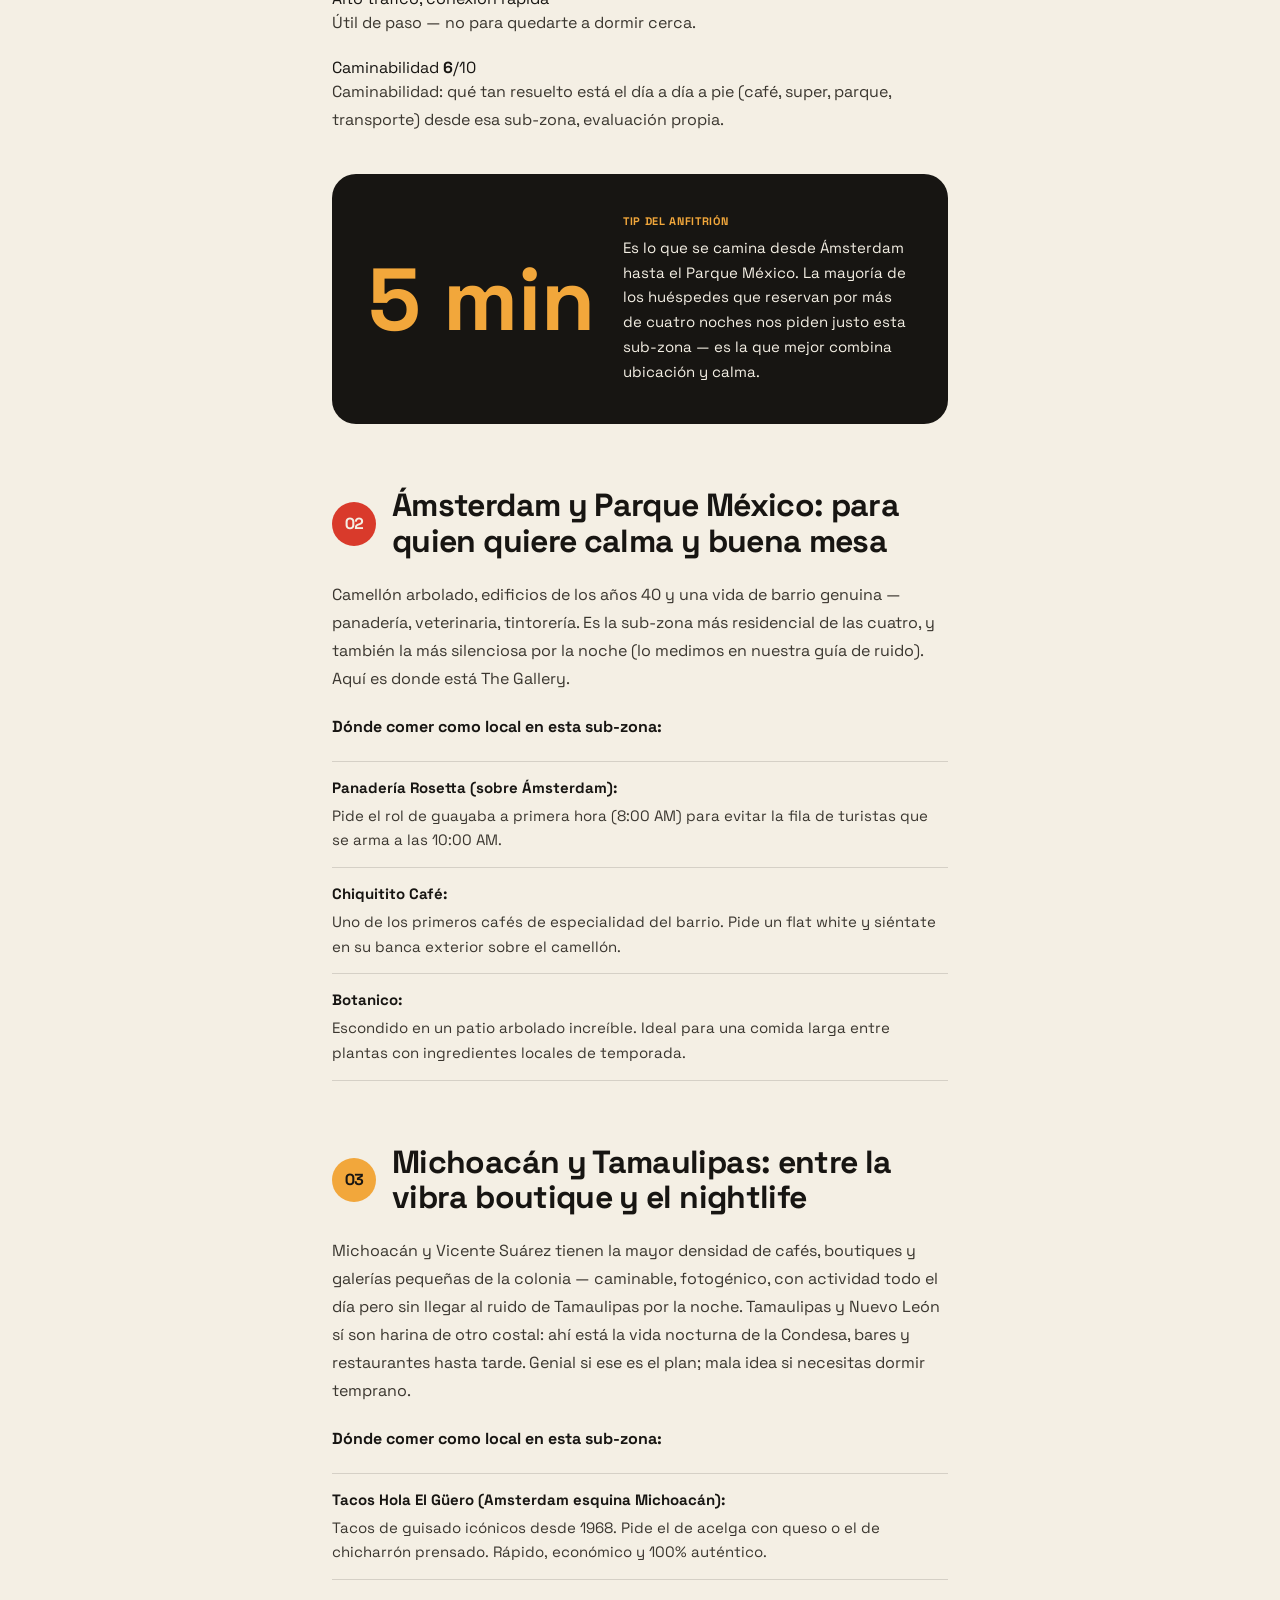
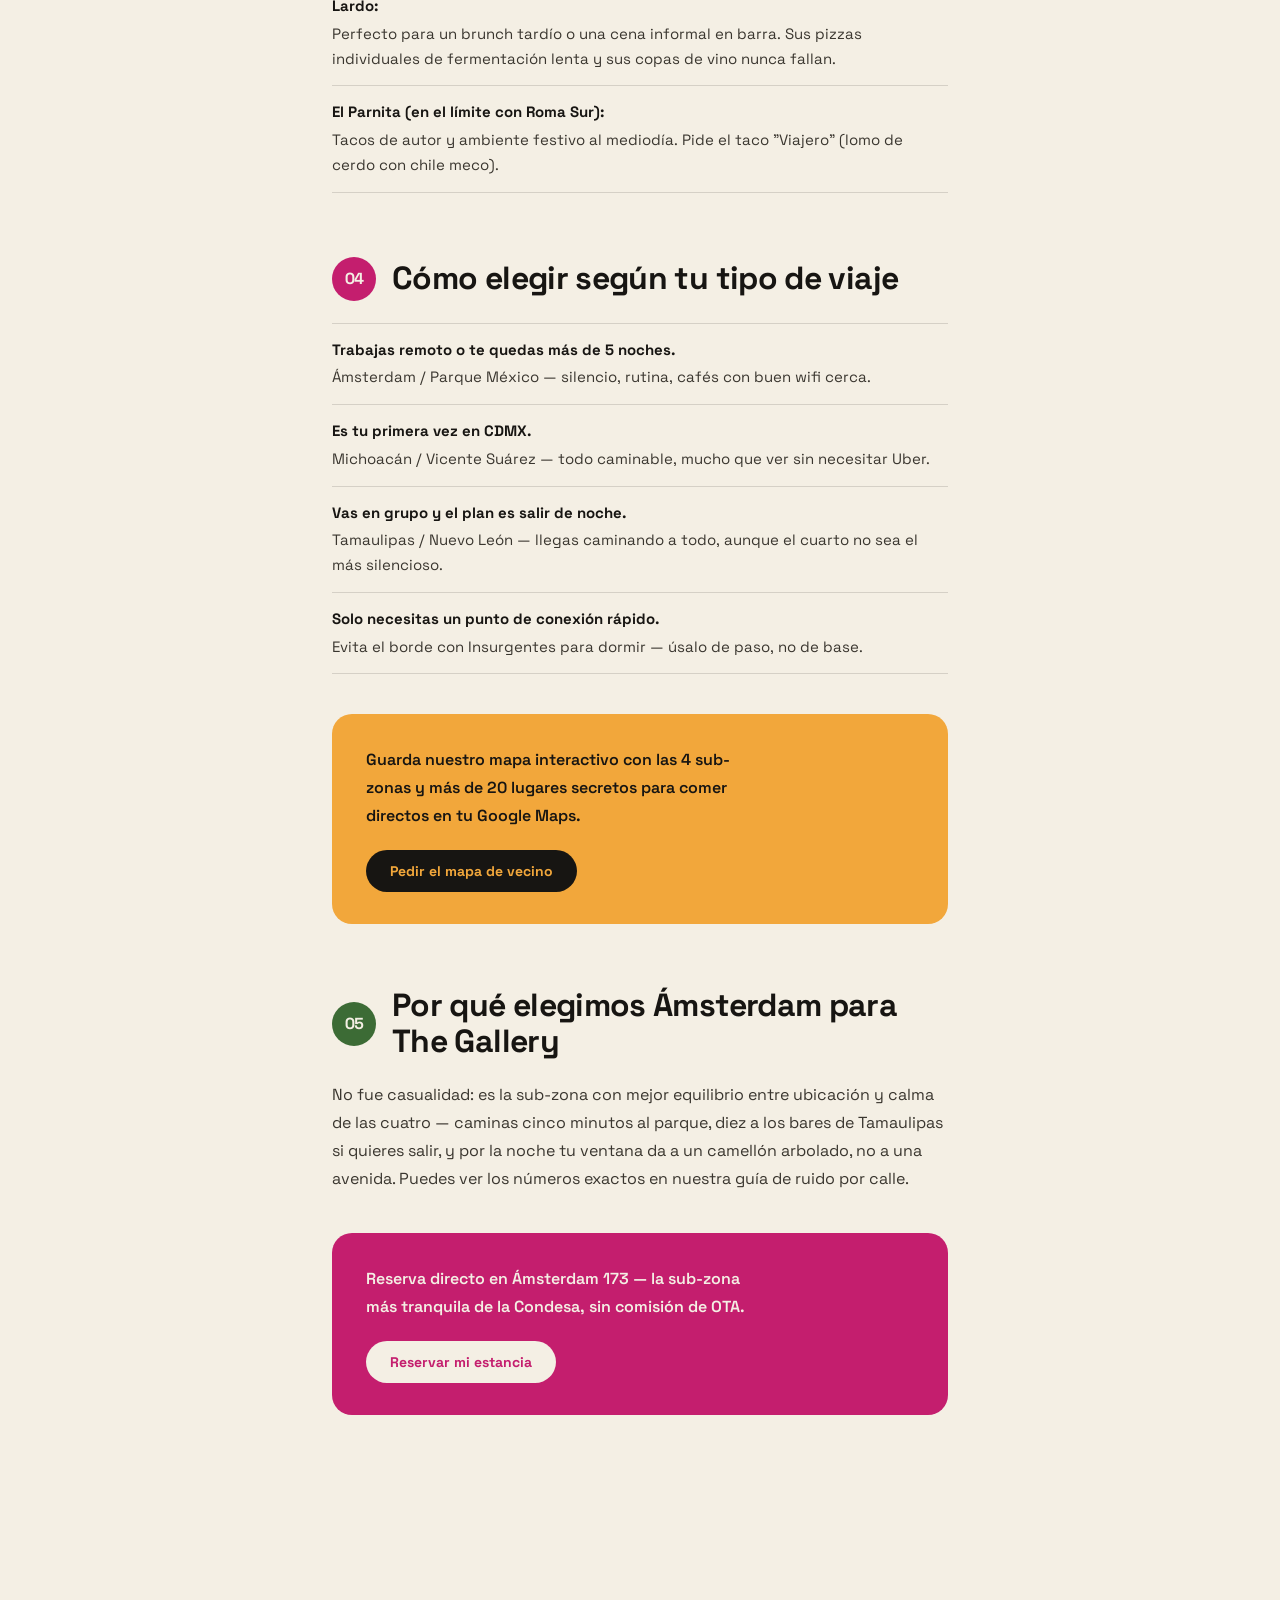
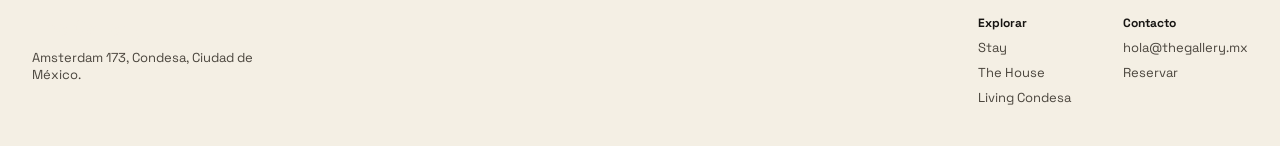
==== commit c85677cc: "Add files via upload" ====
--- a/living-condesa/donde-hospedarte-condesa.html
+++ b/living-condesa/donde-hospedarte-condesa.html
@@ -75,24 +75,35 @@
     <h2><span class="num">01</span>Las cuatro Condesas</h2>
     <p>Antes de reservar, ubica en cuál de estas cuatro vas a estar. El nombre "Condesa" en el mapa de Airbnb no distingue entre ellas — nosotros sí.</p>
 
-    <div class="table-legend">
-      <span><i class="dotc quiet"></i> Tranquilo / residencial</span>
-      <span><i class="dotc mid"></i> Social / boutique</span>
-      <span><i class="dotc loud"></i> Nightlife / alto tráfico</span>
-    </div>
-
-    <div class="data-table-wrap">
-      <table class="data-table">
-        <thead>
-          <tr><th>Sub-zona</th><th>Ambiente</th><th>Mejor para</th><th>Caminabilidad</th></tr>
-        </thead>
-        <tbody>
-          <tr class="quiet"><td>Ámsterdam / Parque México</td><td class="db">Residencial</td><td>Trabajo remoto, dormir bien, familias</td><td>9.5 / 10</td></tr>
-          <tr class="mid"><td>Michoacán / Vicente Suárez</td><td class="db">Boutique, cafés</td><td>Primera vez en CDMX, parejas</td><td>9 / 10</td></tr>
-          <tr class="loud"><td>Tamaulipas / Nuevo León</td><td class="db">Nightlife</td><td>Grupos de amigos, vida nocturna</td><td>8.5 / 10</td></tr>
-          <tr class="loud"><td>Borde con Insurgentes</td><td class="db">Alto tráfico</td><td>Conexión rápida a otras zonas, no para quedarse a dormir cerca</td><td>6 / 10</td></tr>
-        </tbody>
-      </table>
+    <div class="zone-grid">
+      <div class="zone-card z-quiet">
+        <span class="zone-num">Sub-zona 01</span>
+        <h3>Ámsterdam / Parque México</h3>
+        <div class="zone-vibe">Residencial, camellón arbolado</div>
+        <p class="zone-best">Mejor para trabajo remoto, dormir bien, familias.</p>
+        <span class="zone-walk">Caminabilidad <strong>9.5</strong>/10</span>
+      </div>
+      <div class="zone-card z-mid">
+        <span class="zone-num">Sub-zona 02</span>
+        <h3>Michoacán / Vicente Suárez</h3>
+        <div class="zone-vibe">Boutique, cafés y galerías</div>
+        <p class="zone-best">Mejor para tu primera vez en CDMX, parejas.</p>
+        <span class="zone-walk">Caminabilidad <strong>9</strong>/10</span>
+      </div>
+      <div class="zone-card z-social">
+        <span class="zone-num">Sub-zona 03</span>
+        <h3>Tamaulipas / Nuevo León</h3>
+        <div class="zone-vibe">Nightlife, bares y restaurantes</div>
+        <p class="zone-best">Mejor para grupos de amigos, vida nocturna.</p>
+        <span class="zone-walk">Caminabilidad <strong>8.5</strong>/10</span>
+      </div>
+      <div class="zone-card z-loud">
+        <span class="zone-num">Sub-zona 04</span>
+        <h3>Borde con Insurgentes</h3>
+        <div class="zone-vibe">Alto tráfico, conexión rápida</div>
+        <p class="zone-best">Útil de paso — no para quedarte a dormir cerca.</p>
+        <span class="zone-walk">Caminabilidad <strong>6</strong>/10</span>
+      </div>
     </div>
     <p class="table-note">Caminabilidad: qué tan resuelto está el día a día a pie (café, super, parque, transporte) desde esa sub-zona, evaluación propia.</p>
 
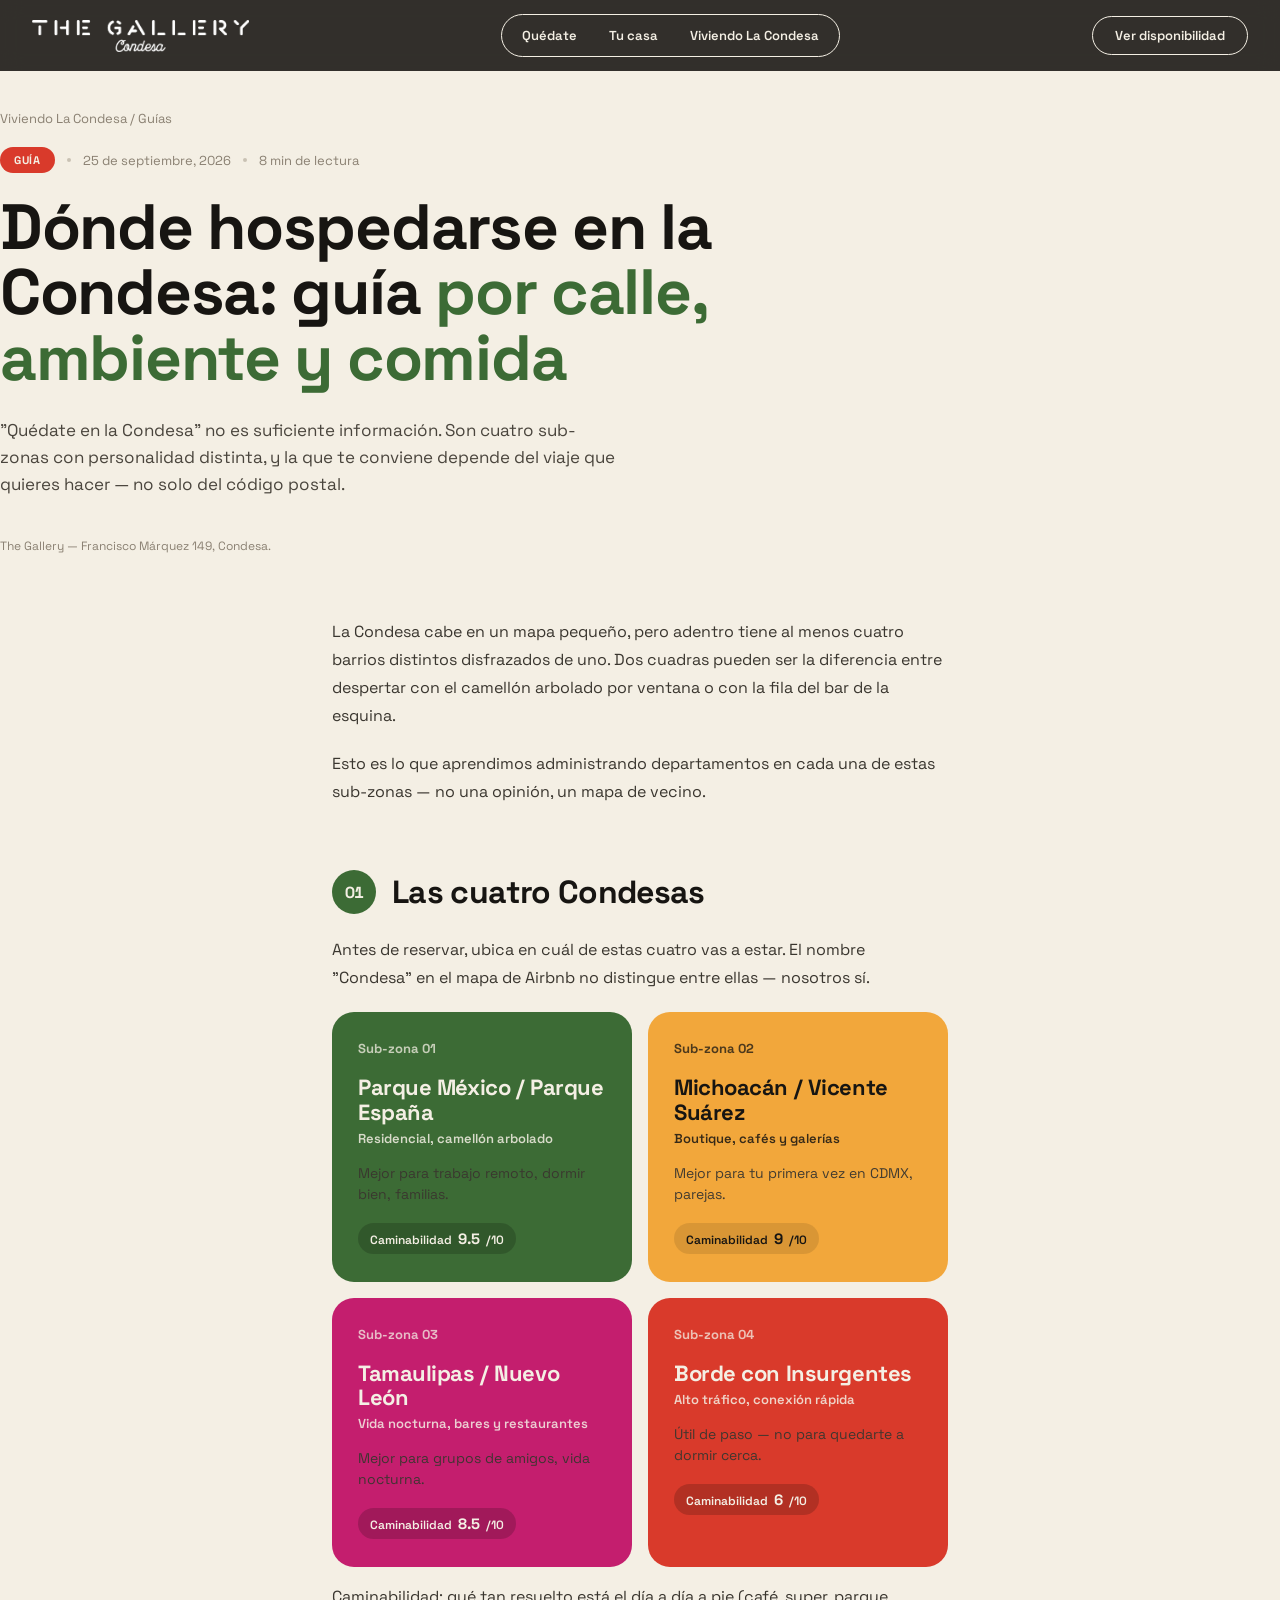
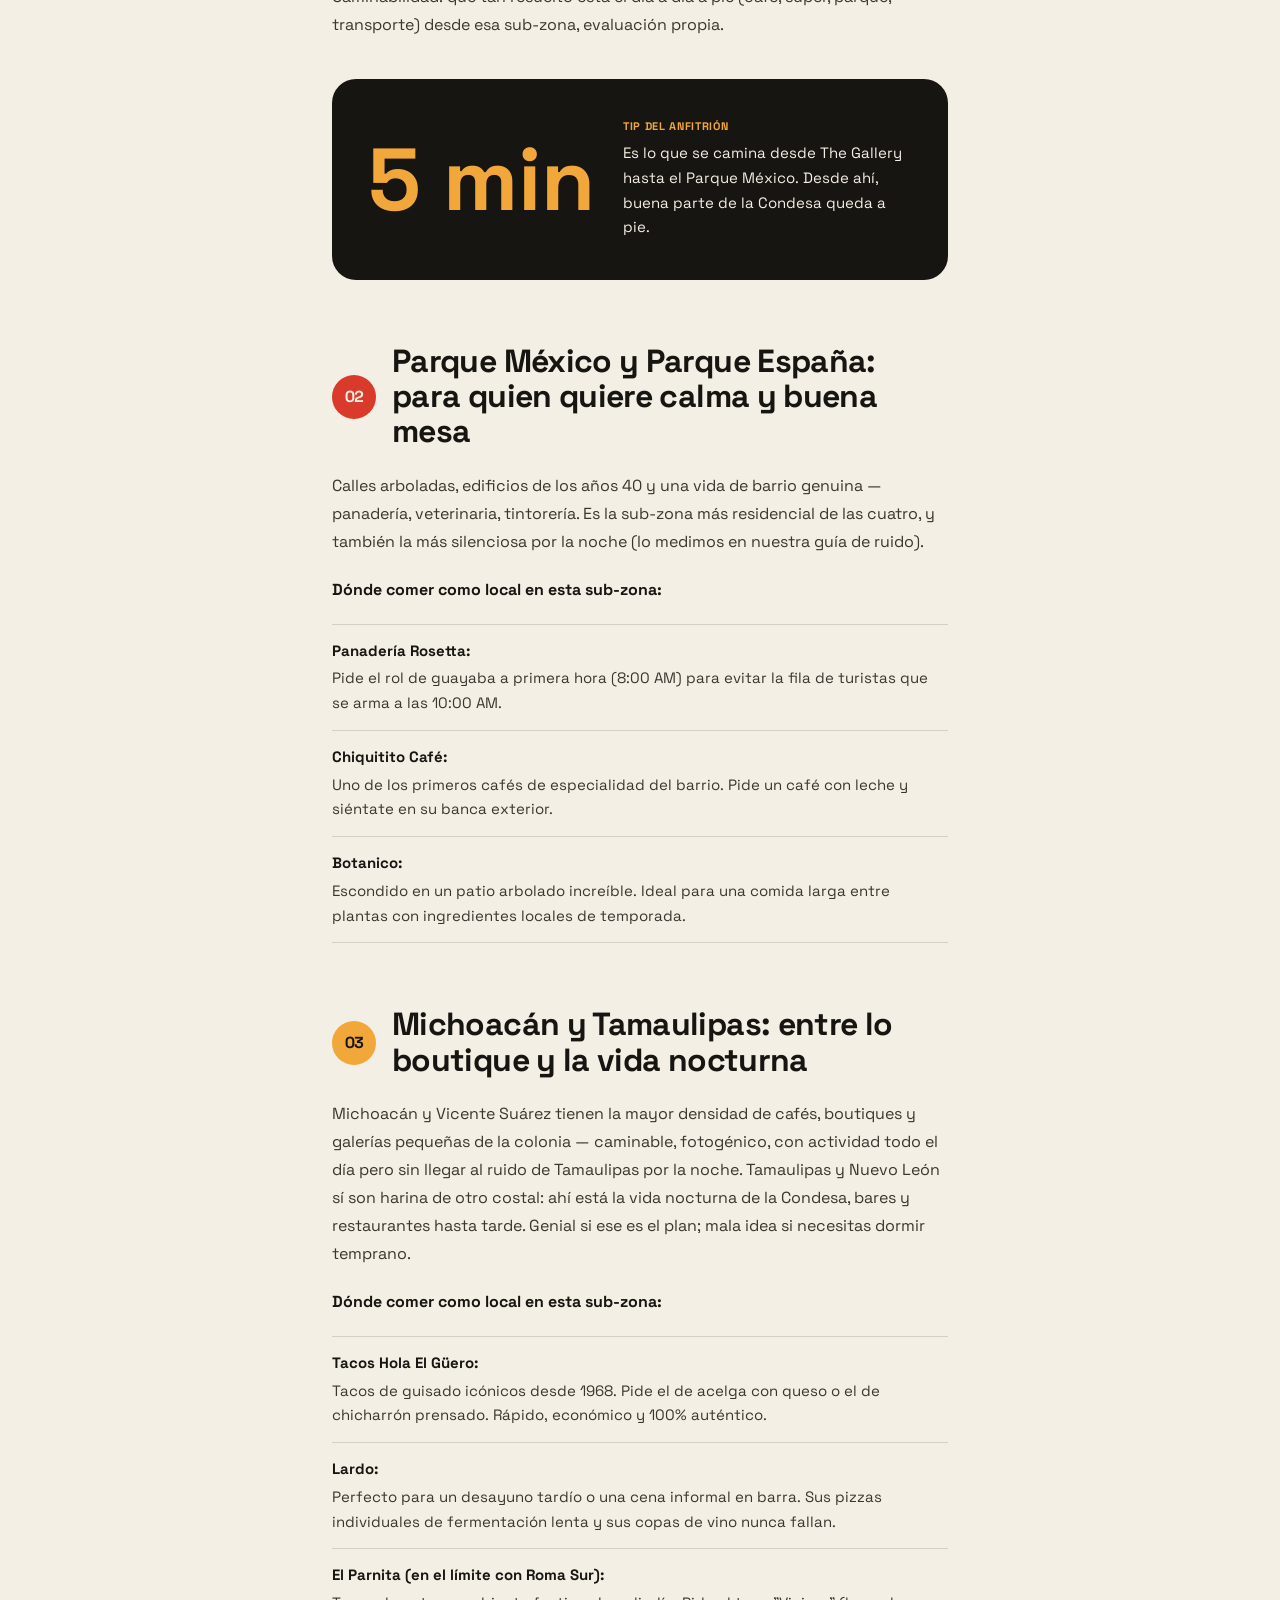
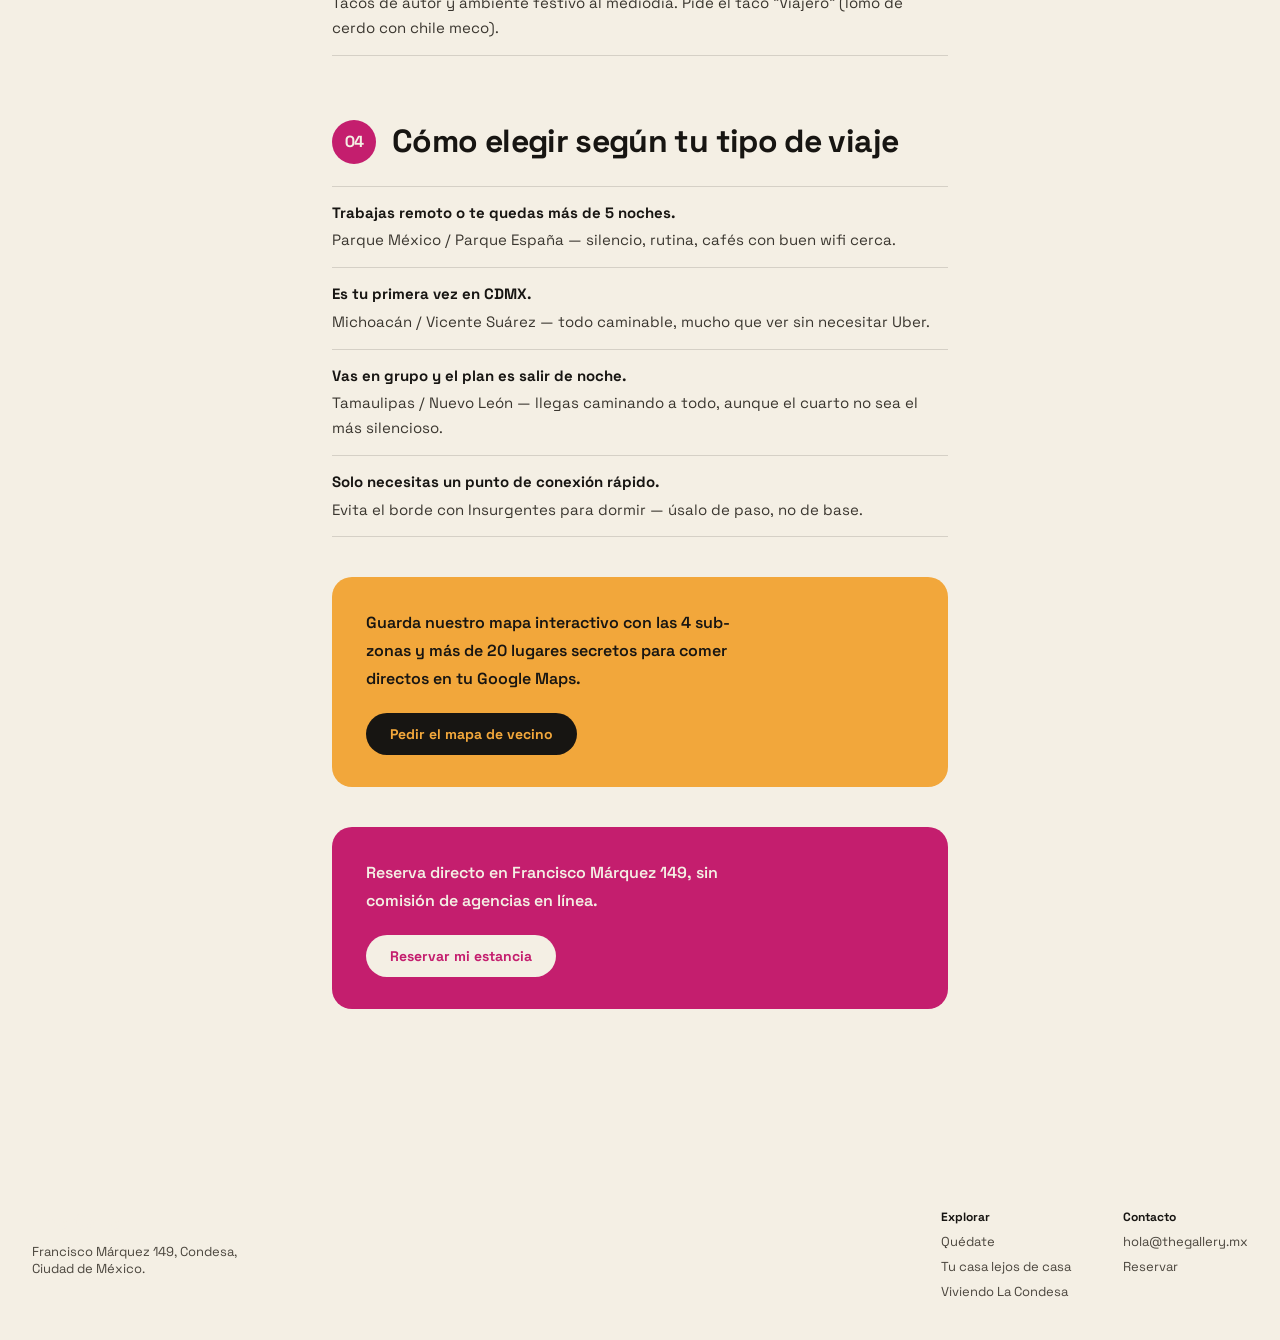
==== commit 2671f2f0: "Add files via upload" ====
--- a/living-condesa/donde-hospedarte-condesa.html
+++ b/living-condesa/donde-hospedarte-condesa.html
@@ -40,7 +40,7 @@
 }
 </script>
 </head>
-<body class="no-js" data-chapter="condesa">
+<body class="no-js" data-chapter="condesa" data-post-slug="donde-hospedarte-condesa">
 
 <header class="site scrolled" id="siteHeader">
   <a href="../index.html" class="logotype">
@@ -48,23 +48,23 @@
          onerror="this.outerHTML='The Gallery'">
   </a>
   <nav class="chapters">
-    <a href="../index.html#stay">Stay</a>
-    <a href="../index.html#house">The House</a>
-    <a href="../index.html#condesa">Living Condesa</a>
+    <a href="../index.html#stay">Quédate</a>
+    <a href="../index.html#house">Tu casa</a>
+    <a href="../index.html#condesa">Viviendo La Condesa</a>
   </nav>
-  <a href="../index.html#book" class="cta-book">Check availability</a>
+  <a href="../index.html#book" class="cta-book">Ver disponibilidad</a>
 </header>
 
 <main>
   <div class="wrap article-header">
-    <div class="breadcrumb"><a href="../index.html#condesa">Living Condesa</a> / Guías</div>
+    <div class="breadcrumb"><a href="../index.html#condesa">Viviendo La Condesa</a> / Guías</div>
     <div class="article-meta">
       <span class="post-cat">Guía</span><span class="dot"></span><span>25 de septiembre, 2026</span><span class="dot"></span><span>8 min de lectura</span>
     </div>
     <h1 class="article-title">Dónde hospedarse en la Condesa: guía <span class="hl">por calle, ambiente y comida</span></h1>
     <p class="article-dek">"Quédate en la Condesa" no es suficiente información. Son cuatro sub-zonas con personalidad distinta, y la que te conviene depende del viaje que quieres hacer — no solo del código postal.</p>
     <img class="article-cover" src="../assets/img/blog/donde-hospedarte-condesa.jpg" alt="Vista aérea editorial de las calles arboladas de la Condesa, Ciudad de México" loading="eager" fetchpriority="high" decoding="async" onerror="this.style.display='none'">
-    <p class="article-cover-credit">The Gallery — Amsterdam 173, Condesa.</p>
+    <p class="article-cover-credit">The Gallery — Francisco Márquez 149, Condesa.</p>
   </div>
 
   <article class="wrap article-body">
@@ -78,7 +78,7 @@
     <div class="zone-grid">
       <div class="zone-card z-quiet">
         <span class="zone-num">Sub-zona 01</span>
-        <h3>Ámsterdam / Parque México</h3>
+        <h3>Parque México / Parque España</h3>
         <div class="zone-vibe">Residencial, camellón arbolado</div>
         <p class="zone-best">Mejor para trabajo remoto, dormir bien, familias.</p>
         <span class="zone-walk">Caminabilidad <strong>9.5</strong>/10</span>
@@ -93,7 +93,7 @@
       <div class="zone-card z-social">
         <span class="zone-num">Sub-zona 03</span>
         <h3>Tamaulipas / Nuevo León</h3>
-        <div class="zone-vibe">Nightlife, bares y restaurantes</div>
+        <div class="zone-vibe">Vida nocturna, bares y restaurantes</div>
         <p class="zone-best">Mejor para grupos de amigos, vida nocturna.</p>
         <span class="zone-walk">Caminabilidad <strong>8.5</strong>/10</span>
       </div>
@@ -111,33 +111,33 @@
       <div class="stat-num">5 min</div>
       <div class="stat-copy">
         <span class="tip-label">Tip del anfitrión</span>
-        <p>Es lo que se camina desde Ámsterdam hasta el Parque México. La mayoría de los huéspedes que reservan por más de cuatro noches nos piden justo esta sub-zona — es la que mejor combina ubicación y calma.</p>
+        <p>Es lo que se camina desde The Gallery hasta el Parque México. Desde ahí, buena parte de la Condesa queda a pie.</p>
       </div>
     </div>
 
-    <h2><span class="num">02</span>Ámsterdam y Parque México: para quien quiere calma y buena mesa</h2>
-    <p>Camellón arbolado, edificios de los años 40 y una vida de barrio genuina — panadería, veterinaria, tintorería. Es la sub-zona más residencial de las cuatro, y también la más silenciosa por la noche (lo medimos <a href="guia-ruido-condesa.html">en nuestra guía de ruido</a>). Aquí es donde está The Gallery.</p>
+    <h2><span class="num">02</span>Parque México y Parque España: para quien quiere calma y buena mesa</h2>
+    <p>Calles arboladas, edificios de los años 40 y una vida de barrio genuina — panadería, veterinaria, tintorería. Es la sub-zona más residencial de las cuatro, y también la más silenciosa por la noche (lo medimos <a href="guia-ruido-condesa.html">en nuestra guía de ruido</a>).</p>
 
     <p><strong>Dónde comer como local en esta sub-zona:</strong></p>
     <ul>
-      <li><strong>Panadería Rosetta (sobre Ámsterdam):</strong> Pide el rol de guayaba a primera hora (8:00 AM) para evitar la fila de turistas que se arma a las 10:00 AM.</li>
-      <li><strong>Chiquitito Café:</strong> Uno de los primeros cafés de especialidad del barrio. Pide un flat white y siéntate en su banca exterior sobre el camellón.</li>
+      <li><strong>Panadería Rosetta:</strong> Pide el rol de guayaba a primera hora (8:00 AM) para evitar la fila de turistas que se arma a las 10:00 AM.</li>
+      <li><strong>Chiquitito Café:</strong> Uno de los primeros cafés de especialidad del barrio. Pide un café con leche y siéntate en su banca exterior.</li>
       <li><strong>Botanico:</strong> Escondido en un patio arbolado increíble. Ideal para una comida larga entre plantas con ingredientes locales de temporada.</li>
     </ul>
 
-    <h2><span class="num">03</span>Michoacán y Tamaulipas: entre la vibra boutique y el nightlife</h2>
+    <h2><span class="num">03</span>Michoacán y Tamaulipas: entre lo boutique y la vida nocturna</h2>
     <p>Michoacán y Vicente Suárez tienen la mayor densidad de cafés, boutiques y galerías pequeñas de la colonia — caminable, fotogénico, con actividad todo el día pero sin llegar al ruido de Tamaulipas por la noche. Tamaulipas y Nuevo León sí son harina de otro costal: ahí está la vida nocturna de la Condesa, bares y restaurantes hasta tarde. Genial si ese es el plan; mala idea si necesitas dormir temprano.</p>
 
     <p><strong>Dónde comer como local en esta sub-zona:</strong></p>
     <ul>
-      <li><strong>Tacos Hola El Güero (Amsterdam esquina Michoacán):</strong> Tacos de guisado icónicos desde 1968. Pide el de acelga con queso o el de chicharrón prensado. Rápido, económico y 100% auténtico.</li>
-      <li><strong>Lardo:</strong> Perfecto para un brunch tardío o una cena informal en barra. Sus pizzas individuales de fermentación lenta y sus copas de vino nunca fallan.</li>
+      <li><strong>Tacos Hola El Güero:</strong> Tacos de guisado icónicos desde 1968. Pide el de acelga con queso o el de chicharrón prensado. Rápido, económico y 100% auténtico.</li>
+      <li><strong>Lardo:</strong> Perfecto para un desayuno tardío o una cena informal en barra. Sus pizzas individuales de fermentación lenta y sus copas de vino nunca fallan.</li>
       <li><strong>El Parnita (en el límite con Roma Sur):</strong> Tacos de autor y ambiente festivo al mediodía. Pide el taco "Viajero" (lomo de cerdo con chile meco).</li>
     </ul>
 
     <h2><span class="num">04</span>Cómo elegir según tu tipo de viaje</h2>
     <ul>
-      <li><strong>Trabajas remoto o te quedas más de 5 noches.</strong> Ámsterdam / Parque México — silencio, rutina, cafés con buen wifi cerca.</li>
+      <li><strong>Trabajas remoto o te quedas más de 5 noches.</strong> Parque México / Parque España — silencio, rutina, cafés con buen wifi cerca.</li>
       <li><strong>Es tu primera vez en CDMX.</strong> Michoacán / Vicente Suárez — todo caminable, mucho que ver sin necesitar Uber.</li>
       <li><strong>Vas en grupo y el plan es salir de noche.</strong> Tamaulipas / Nuevo León — llegas caminando a todo, aunque el cuarto no sea el más silencioso.</li>
       <li><strong>Solo necesitas un punto de conexión rápido.</strong> Evita el borde con Insurgentes para dormir — úsalo de paso, no de base.</li>
@@ -148,11 +148,9 @@
       <a class="btn" href="mailto:hola@thegallery.mx?subject=Mapa%20de%20sub-zonas%20de%20la%20Condesa">Pedir el mapa de vecino</a>
     </div>
 
-    <h2><span class="num">05</span>Por qué elegimos Ámsterdam para The Gallery</h2>
-    <p>No fue casualidad: es la sub-zona con mejor equilibrio entre ubicación y calma de las cuatro — caminas cinco minutos al parque, diez a los bares de Tamaulipas si quieres salir, y por la noche tu ventana da a un camellón arbolado, no a una avenida. Puedes ver los números exactos en nuestra <a href="guia-ruido-condesa.html">guía de ruido por calle</a>.</p>
 
     <div class="cta-banner book">
-      <p>Reserva directo en Ámsterdam 173 — la sub-zona más tranquila de la Condesa, sin comisión de OTA.</p>
+      <p>Reserva directo en Francisco Márquez 149, sin comisión de agencias en línea.</p>
       <a class="btn" href="../index.html#book">Reservar mi estancia</a>
     </div>
 
@@ -163,12 +161,12 @@
   <div class="wrap foot-grid">
     <div>
       <div class="logotype" style="margin-bottom:8px;">The Gallery</div>
-      <p style="margin:0; max-width:28ch;">Amsterdam 173, Condesa, Ciudad de México.</p>
+      <p style="margin:0; max-width:28ch;">Francisco Márquez 149, Condesa, Ciudad de México.</p>
     </div>
     <div class="foot-cols">
       <div>
         <strong style="font-size:12px; color:var(--tinta);">Explorar</strong>
-        <a href="../index.html#stay">Stay</a><a href="../index.html#house">The House</a><a href="../index.html#condesa">Living Condesa</a>
+        <a href="../index.html#stay">Quédate</a><a href="../index.html#house">Tu casa lejos de casa</a><a href="../index.html#condesa">Viviendo La Condesa</a>
       </div>
       <div>
         <strong style="font-size:12px; color:var(--tinta);">Contacto</strong>
@@ -179,5 +177,6 @@
 </footer>
 
 <script>document.documentElement.classList.remove('no-js');</script>
+<script src="../js/article-hero.js" defer></script>
 </body>
 </html>
--- a/css/styles.css
+++ b/css/styles.css
@@ -112,16 +112,30 @@
   .day-step .num{ display:block; font-size:20px; margin-bottom:6px; }
   .day-step.active{ border-color:var(--acento); color:var(--tinta); transform:translateY(-3px); }
 
-  /* ---------- STAY ---------- */
+  /* ---------- STAY — galería de fotos + banner de color (mismo
+     patrón que "A Day at The Gallery": foto arriba, banner sólido
+     abajo con el número grande) ---------- */
   .room-tabs{ display:flex; gap:8px; margin-bottom:32px; flex-wrap:wrap; }
   .room-tab{ padding:10px 20px; border-radius:999px; border:2px solid var(--tinta); font-size:14px; font-weight:600; transition:background .25s ease, color .25s ease; }
   .room-tab.active{ background:var(--tinta); color:var(--hueso); }
   .room-grid{ display:grid; grid-template-columns:1fr 1fr; gap:52px; align-items:center; }
   @media (max-width:800px){ .room-grid{ grid-template-columns:1fr; gap:30px; } }
-  .room-visual{ aspect-ratio:4/5; border-radius:28px; position:relative; overflow:hidden; display:flex; align-items:flex-end; padding:24px; transition:transform .35s ease; }
-  .room-visual:hover{ transform:scale(1.015); }
-  .room-visual .roomnum{ font-size:clamp(80px,10vw,140px); font-weight:700; color:rgba(244,239,228,0.85); line-height:.8; }
-  .room-visual .caption{ position:absolute; bottom:18px; right:20px; font-size:12px; color:rgba(244,239,228,0.85); }
+
+  .room-gallery{ border-radius:28px; overflow:hidden; }
+  .room-photo-wrap{ position:relative; width:100%; aspect-ratio:4/5; background:var(--linea); }
+  .room-photo-wrap img{
+    position:absolute; inset:0; width:100%; height:100%; object-fit:cover;
+    opacity:0; transition:opacity .45s ease;
+  }
+  .room-photo-wrap img.active{ opacity:1; }
+  .room-dots{ position:absolute; bottom:16px; left:0; right:0; display:flex; justify-content:center; gap:7px; z-index:2; }
+  .room-dots .dot{ width:7px; height:7px; border-radius:50%; background:rgba(244,239,228,.5); transition:background .25s ease, transform .25s ease; }
+  .room-dots .dot.active{ background:var(--hueso); transform:scale(1.3); }
+
+  .room-banner{ display:flex; justify-content:space-between; align-items:flex-end; padding:22px 26px; }
+  .room-banner .roomnum{ font-size:clamp(56px,7vw,88px); font-weight:700; color:rgba(244,239,228,.9); line-height:.8; }
+  .room-banner .caption{ font-size:12px; color:rgba(244,239,228,.9); padding-bottom:6px; }
+
   .room-name{ font-size:clamp(30px,3.6vw,46px); margin:0 0 6px; }
   .room-tagline{ color:var(--acento); font-size:15px; font-weight:600; margin:0 0 20px; }
   .room-specs{ display:flex; gap:26px; padding:18px 0; border-top:2px solid var(--tinta); border-bottom:2px solid var(--tinta); margin-bottom:22px; flex-wrap:wrap; }
@@ -202,13 +216,15 @@
   /* ---------- BOOK ---------- */
   .book-section{ background:var(--tinta); color:var(--hueso); border-radius:32px; }
   .book-section .wrap{ padding-top:76px; padding-bottom:76px; }
-  .book-form{ display:grid; grid-template-columns:repeat(4,1fr) auto; gap:2px; background:rgba(244,239,228,0.16); margin-top:36px; border-radius:20px; overflow:hidden; }
+  .book-form{ display:grid; grid-template-columns:repeat(3,1fr) auto; gap:2px; background:rgba(244,239,228,0.16); margin-top:36px; border-radius:20px; overflow:hidden; }
   @media (max-width:800px){ .book-form{ grid-template-columns:1fr 1fr; } }
   .book-field{ background:#211E19; padding:18px 20px; }
   .book-field label{ display:block; font-size:11px; color:#A79C8A; margin-bottom:6px; font-weight:600; }
   .book-field input, .book-field select{ background:transparent; border:none; color:var(--hueso); font-size:15px; width:100%; font-family:inherit; }
   .book-submit{ background:var(--magenta); color:var(--hueso); padding:18px 32px; font-size:14px; font-weight:700; }
   @media (max-width:800px){ .book-submit{ grid-column:1/-1; border-radius:0 0 20px 20px; } }
+  .book-note{ font-size:12px; color:#8A8072; margin-top:14px; min-height:16px; }
+  .book-note.error{ color:var(--chile); font-weight:600; }
 
   footer{ padding:60px 0 40px; font-size:13px; color:#4A453D; }
   .foot-grid{ display:flex; justify-content:space-between; flex-wrap:wrap; gap:24px; }
@@ -249,19 +265,6 @@
   .hero-media img#heroPhoto{ opacity:.3; }
 }
 
-/* ---------- Fotografía real con fallback al bloque de color ----------
-   Mientras el archivo de la ruta indicada no exista, onerror lo quita
-   del DOM y el fondo de color + número tipográfico quedan visibles.
-   En cuanto subas la foto con el nombre exacto, aparece automáticamente. */
-.room-visual{ position:relative; }
-.room-photo{
-  position:absolute; inset:0; width:100%; height:100%; object-fit:cover;
-  opacity:0; transition:opacity .4s ease;
-}
-.room-photo.loaded{ opacity:1; }
-.room-photo.loaded ~ .roomnum,
-.room-photo.loaded ~ .caption{ display:none; }
-
 .house-card{ position:relative; overflow:hidden; }
 .house-photo{
   position:absolute; inset:0; width:100%; height:100%; object-fit:cover;
--- a/css/article.css
+++ b/css/article.css
@@ -85,6 +85,38 @@
 table.data-table tr.quiet .db::before{ background:var(--nopal); }
 .table-note{ font-size:12px; color:#8A8072; margin:0 0 40px; }
 
+/* ---------- Variante de tabla NEUTRA — cuando el dato no tiene una
+   lectura de "mejor/peor" tipo semáforo, solo se compara sin juzgar ---------- */
+table.data-table.plain tr td{ background:none !important; }
+table.data-table.plain .db{ color:var(--tinta); }
+table.data-table.plain .db::before{ display:none; }
+
+/* ---------- Zone grid — cada pieza de Living Condesa puede tener su
+   propio dispositivo visual en vez de repetir siempre la tabla.
+   Aquí, cuatro bloques de color sólido (mismo lenguaje que las
+   tarjetas de Stay/House en la home) en vez de una tabla de datos. ---------- */
+.zone-grid{ display:grid; grid-template-columns:1fr 1fr; gap:16px; margin:0 0 16px; }
+@media (max-width:640px){ .zone-grid{ grid-template-columns:1fr; } }
+.zone-card{
+  border-radius:22px; padding:28px 26px; color:var(--hueso); position:relative; overflow:hidden;
+  transition:transform .25s ease;
+}
+.zone-card:hover{ transform:translateY(-4px); }
+.zone-card .zone-num{ font-size:13px; font-weight:700; opacity:.75; margin-bottom:18px; display:block; }
+.zone-card h3{ font-size:22px; margin:0 0 6px; line-height:1.1; }
+.zone-card .zone-vibe{ font-size:13px; font-weight:600; opacity:.85; margin-bottom:16px; }
+.zone-card .zone-best{ font-size:14px; line-height:1.5; opacity:.95; margin-bottom:18px; }
+.zone-card .zone-walk{
+  display:inline-flex; align-items:baseline; gap:6px; font-size:12px; font-weight:600;
+  background:rgba(0,0,0,.18); padding:6px 12px; border-radius:999px;
+}
+.zone-card .zone-walk strong{ font-size:15px; color:inherit; }
+.zone-card.z-quiet{ background:var(--nopal); }
+.zone-card.z-mid{ background:var(--cempasuchil); color:#171512; }
+.zone-card.z-mid .zone-walk{ background:rgba(0,0,0,.10); }
+.zone-card.z-social{ background:var(--magenta); }
+.zone-card.z-loud{ background:var(--chile); }
+
 /* ---------- Stat destacado — el dato más citable del artículo,
    tratado como pieza tipográfica grande (mismo lenguaje que los
    números de habitación en Stay), no como texto de más. ---------- */
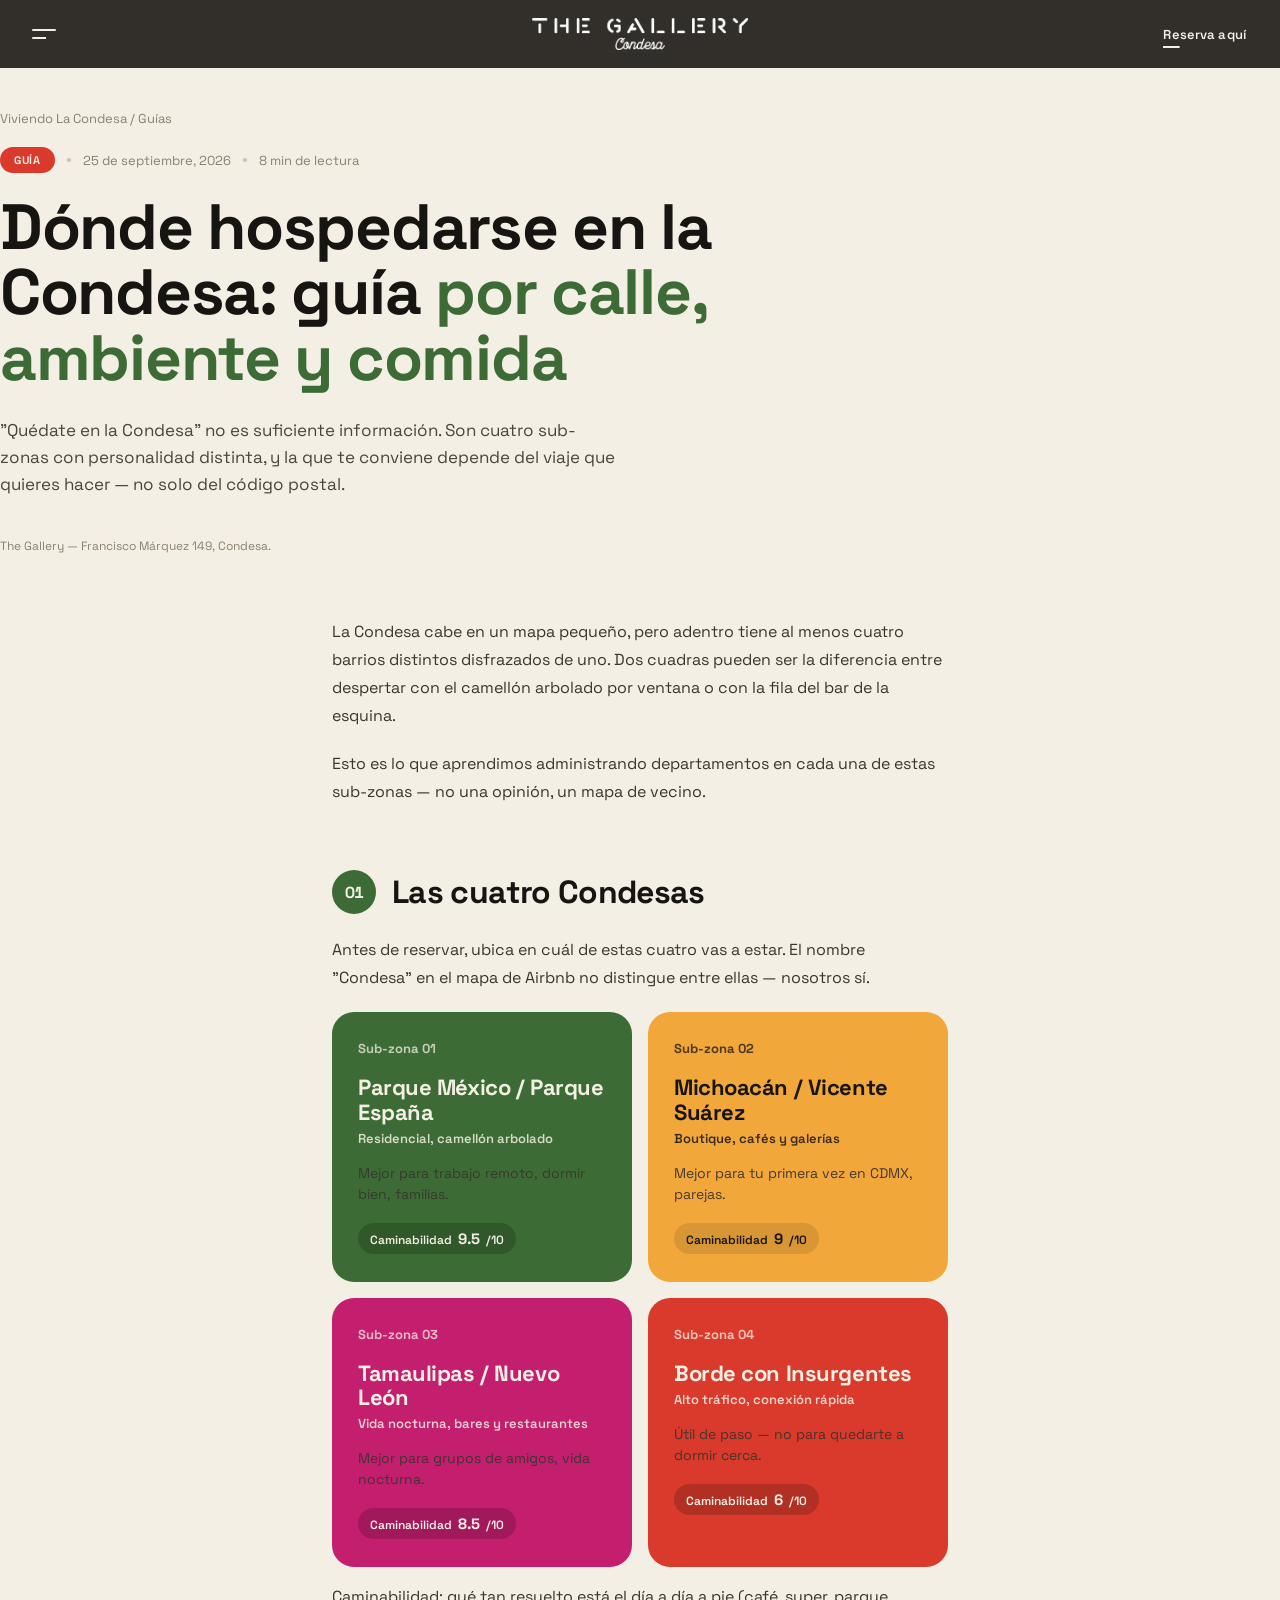
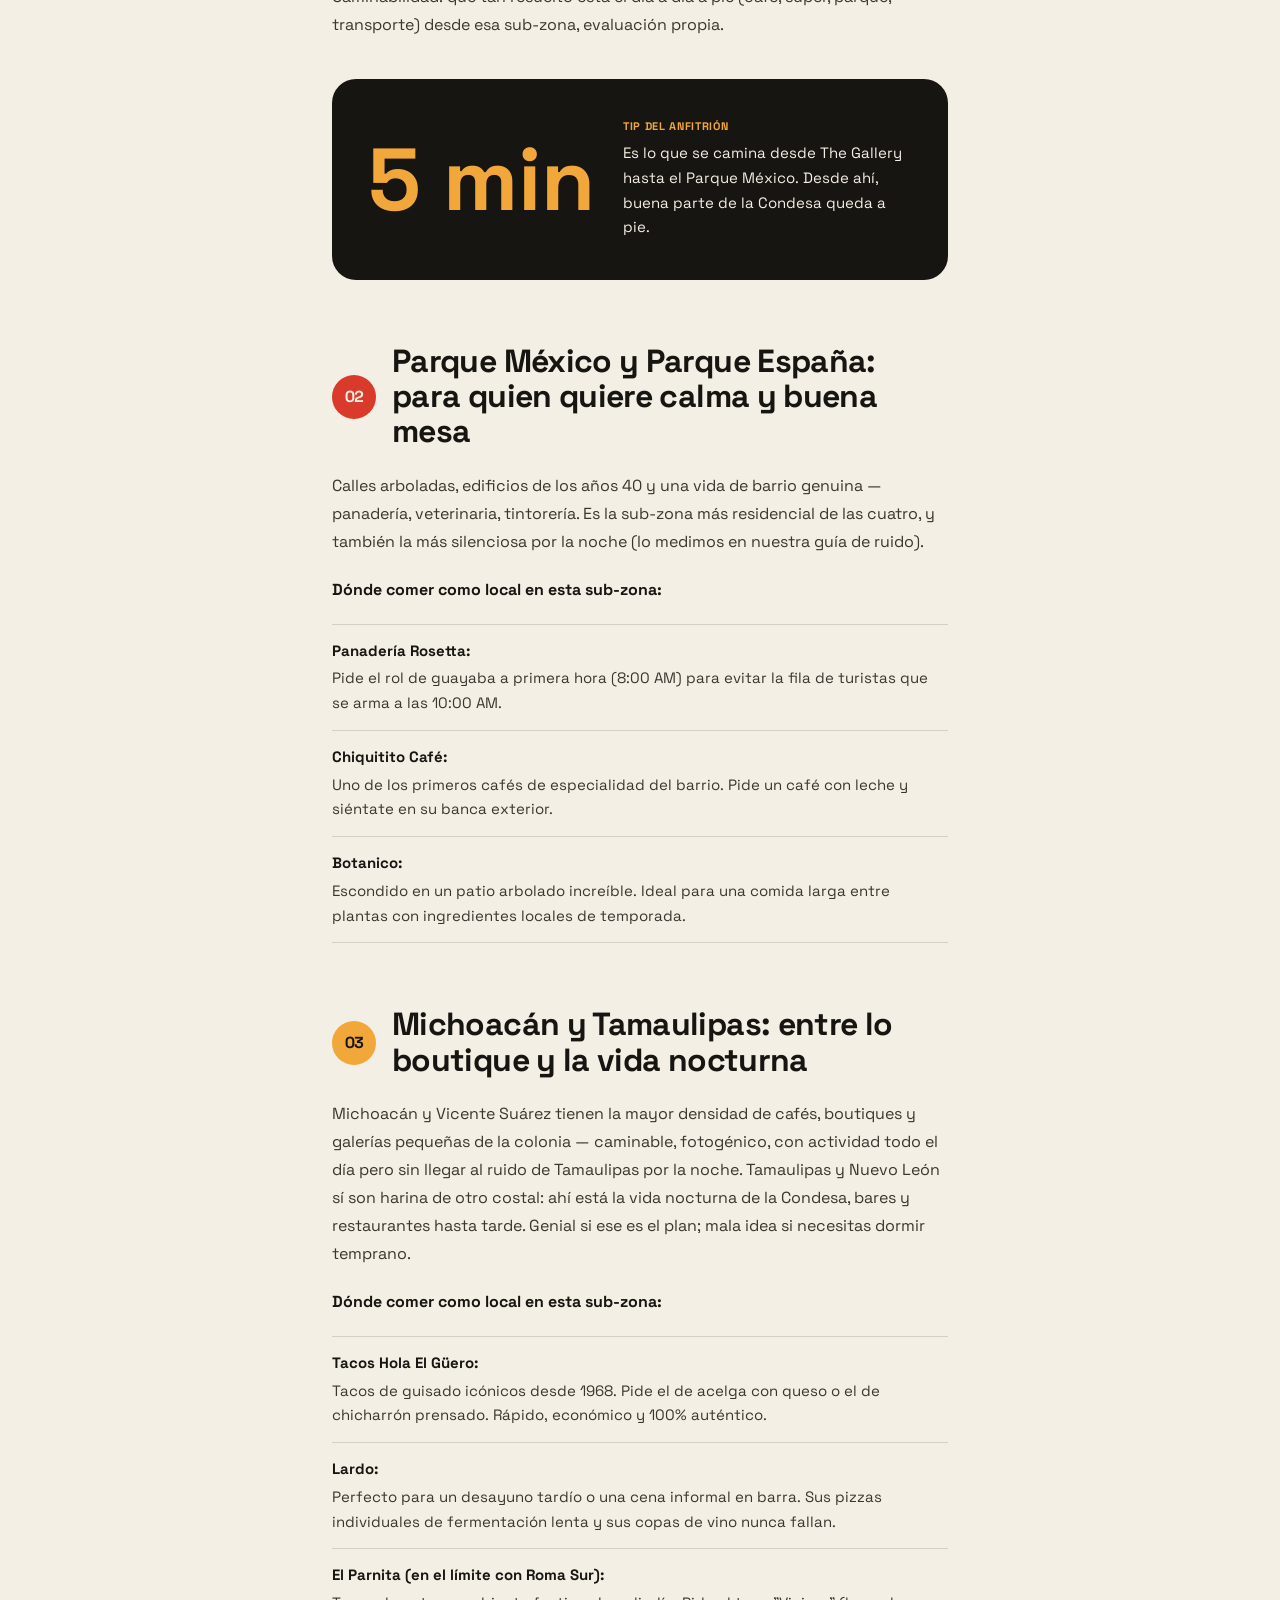
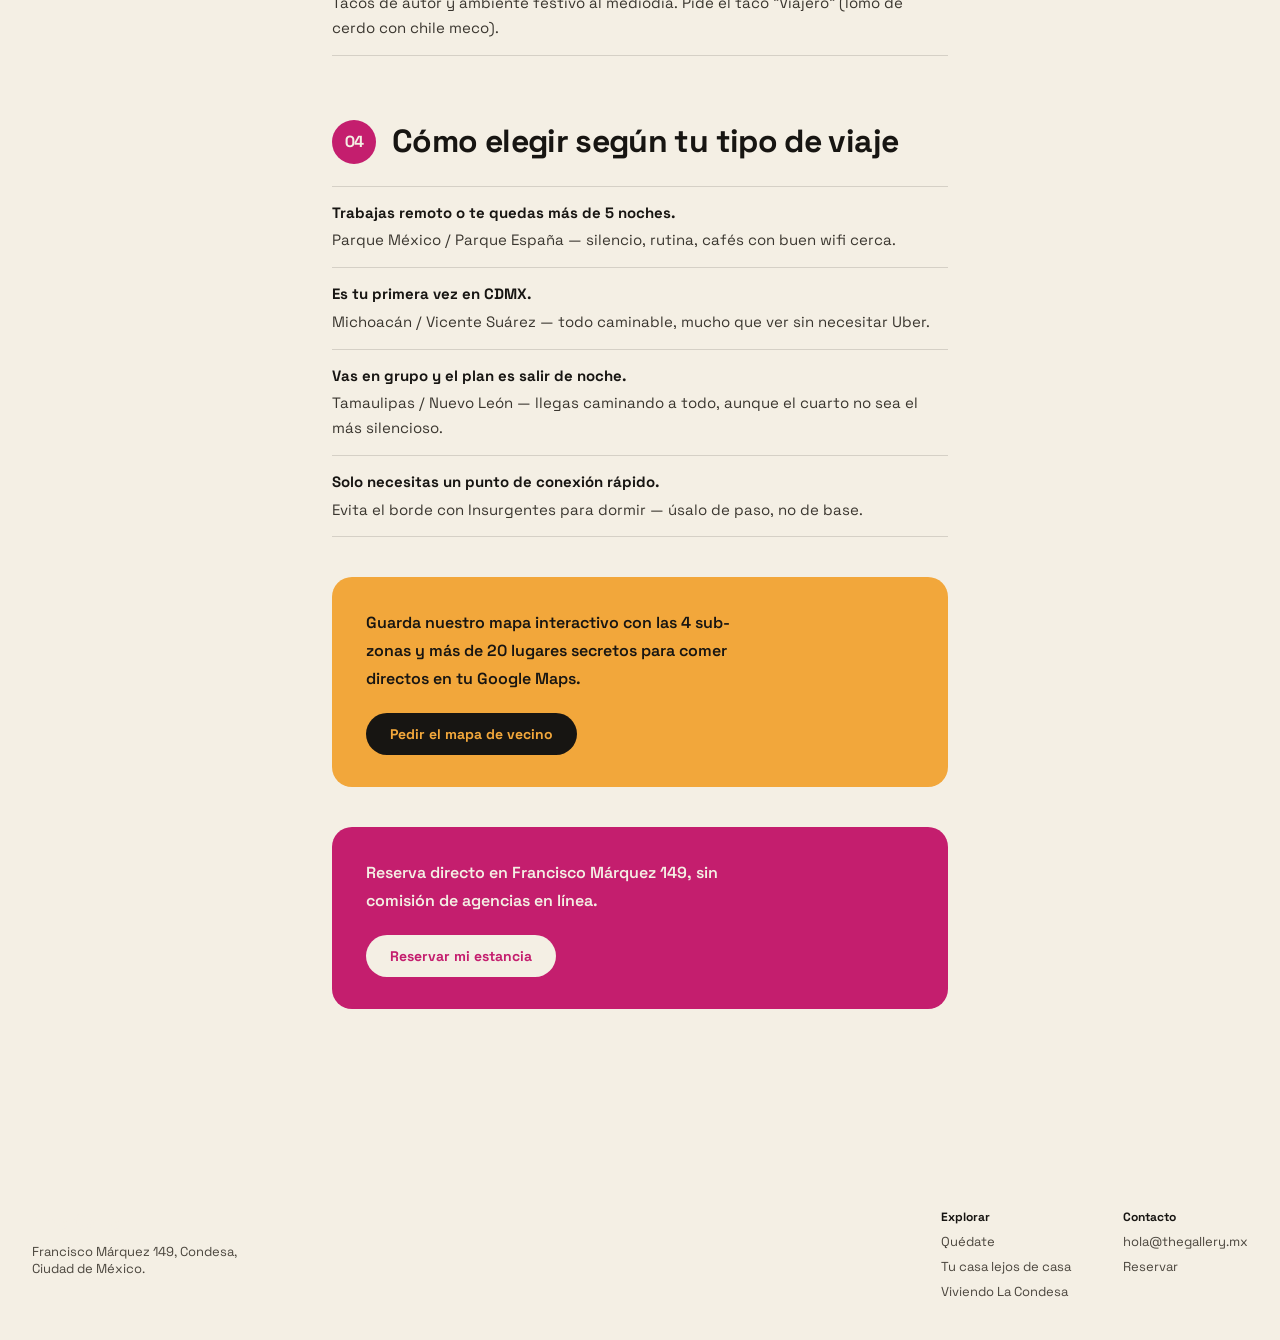
==== commit b3582b89: "Add files via upload" ====
--- a/living-condesa/donde-hospedarte-condesa.html
+++ b/living-condesa/donde-hospedarte-condesa.html
@@ -19,6 +19,7 @@
 <link rel="preconnect" href="https://fonts.gstatic.com" crossorigin>
 <link href="https://fonts.googleapis.com/css2?family=Space+Grotesk:wght@400;500;600;700&display=swap" rel="stylesheet">
 <link rel="stylesheet" href="../css/styles.css">
+<link rel="stylesheet" href="../css/header.css">
 <link rel="stylesheet" href="../css/article.css">
 
 <script type="application/ld+json">
@@ -43,16 +44,14 @@
 <body class="no-js" data-chapter="condesa" data-post-slug="donde-hospedarte-condesa">
 
 <header class="site scrolled" id="siteHeader">
+  <button type="button" class="burger" id="menuToggle" aria-label="Abrir menú" aria-expanded="false" aria-controls="siteMenu">
+    <span class="burger-box"><i></i><i></i></span>
+  </button>
   <a href="../index.html" class="logotype">
     <img src="../assets/logo/logo-color-the-gallery.webp" alt="The Gallery" class="logo-img"
          onerror="this.outerHTML='The Gallery'">
   </a>
-  <nav class="chapters">
-    <a href="../index.html#stay">Quédate</a>
-    <a href="../index.html#house">Tu casa</a>
-    <a href="../index.html#condesa">Viviendo La Condesa</a>
-  </nav>
-  <a href="../index.html#book" class="cta-book">Ver disponibilidad</a>
+  <a href="../index.html#book" class="cta-book" data-reserve><span>Reserva aquí</span></a>
 </header>
 
 <main>
@@ -151,7 +150,7 @@
 
     <div class="cta-banner book">
       <p>Reserva directo en Francisco Márquez 149, sin comisión de agencias en línea.</p>
-      <a class="btn" href="../index.html#book">Reservar mi estancia</a>
+      <a class="btn" href="../index.html#book" data-reserve>Reservar mi estancia</a>
     </div>
 
   </article>
@@ -170,13 +169,14 @@
       </div>
       <div>
         <strong style="font-size:12px; color:var(--tinta);">Contacto</strong>
-        <a href="mailto:hola@thegallery.mx">hola@thegallery.mx</a><a href="../index.html#book">Reservar</a>
+        <a href="mailto:hola@thegallery.mx">hola@thegallery.mx</a><a href="../index.html#book" data-reserve>Reservar</a>
       </div>
     </div>
   </div>
 </footer>
 
 <script>document.documentElement.classList.remove('no-js');</script>
+<script src="../js/header.js" defer></script>
 <script src="../js/article-hero.js" defer></script>
 </body>
 </html>
--- a/css/styles.css
+++ b/css/styles.css
@@ -35,27 +35,7 @@
   @media (max-width:640px){ .wrap{ padding:0 20px; } }
   a{ color:inherit; text-decoration:none; } button{ font-family:inherit; cursor:pointer; background:none; border:none; color:inherit; }
 
-  /* ---------- NAV ----------
-     Todo el header (logo, links, botón) en blanco de forma fija:
-     no depende del capítulo activo ni de si el fondo es claro u oscuro.
-     Por eso, al hacer scroll, el fondo se vuelve OSCURO sólido
-     (nunca claro) — así el blanco siempre tiene contraste. */
-  header.site{
-    position:fixed; top:0; left:0; right:0; z-index:100;
-    display:flex; align-items:center; justify-content:space-between;
-    padding:22px 32px; transition: background .35s ease, padding .35s ease;
-    color:var(--hueso);
-  }
-  header.site.scrolled{ background:rgba(23,21,18,0.88); backdrop-filter:blur(10px); padding:14px 32px; }
-  .logotype{ font-weight:700; font-size:20px; color:var(--hueso); display:inline-flex; align-items:center; }
-  .logo-img{ height:32px; width:auto; display:block; }
-  @media (max-width:640px){ .logo-img{ height:26px; } }
-  nav.chapters{ display:flex; gap:0; border:1.5px solid var(--hueso); border-radius:999px; padding:4px; }
-  nav.chapters a{ font-size:13px; font-weight:600; padding:8px 16px; border-radius:999px; color:var(--hueso); transition:background .25s ease, color .25s ease; }
-  nav.chapters a.active, nav.chapters a:hover{ background:var(--hueso); color:var(--tinta); }
-  .cta-book{ background:transparent; color:var(--hueso); border:1.5px solid var(--hueso); padding:10px 22px; font-size:13px; font-weight:600; border-radius:999px; transition:background .25s ease, color .25s ease; }
-  .cta-book:hover{ background:var(--hueso); color:var(--tinta); }
-  @media (max-width:860px){ nav.chapters{ display:none; } }
+  /* ---------- NAV: ver css/header.css (hamburguesa, logo centrado, "Reserva aquí") ---------- */
 
   /* ---------- HERO ---------- */
   .hero{ min-height:100svh; position:relative; display:flex; flex-direction:column; justify-content:flex-end; padding:0 32px 56px; background:var(--tinta); color:var(--hueso); overflow:hidden; }
--- a/css/header.css
+++ b/css/header.css
@@ -0,0 +1,169 @@
+/* ============================================================
+   HEADER · MENÚ · PANEL DE RESERVA
+   Hamburguesa a la izquierda, logo al centro, "Reserva aquí" a la derecha.
+   El menú y el panel de reserva los construye js/header.js.
+   Depende de las variables de styles.css (--tinta, --hueso, --magenta…).
+   ============================================================ */
+
+:root{
+  --ease-out: cubic-bezier(.2,.7,.2,1);
+  --ease-curtain: cubic-bezier(.77,0,.18,1);
+}
+
+/* ---------- Header: tres columnas, logo siempre centrado ---------- */
+header.site{
+  position:fixed; top:0; left:0; right:0; z-index:100;
+  display:grid; grid-template-columns:1fr auto 1fr; align-items:center;
+  padding:22px 32px; color:var(--hueso);
+  transition:background .35s ease, padding .35s ease;
+}
+header.site.scrolled{ background:rgba(23,21,18,.88); backdrop-filter:blur(10px); padding:12px 32px; }
+@media (max-width:640px){
+  header.site{ padding:16px 14px 16px 12px; }
+  header.site.scrolled{ padding:10px 14px 10px 12px; }
+}
+.logotype{ justify-self:center; font-weight:700; font-size:20px; color:var(--hueso); display:inline-flex; align-items:center; }
+.logo-img{ height:32px; width:auto; display:block; }
+@media (max-width:640px){ .logo-img{ height:26px; } }
+
+/* ---------- Botón hamburguesa ----------
+   Dos líneas: la de abajo es más corta y crece al pasar el cursor.
+   Al abrir, ambas se cruzan en una X. Todo con transform/clip-path
+   (no dispara layout). */
+.burger{
+  justify-self:start; width:44px; height:44px; margin-left:-10px;
+  display:grid; place-items:center; color:var(--hueso);
+}
+.burger-box{ position:relative; display:block; width:24px; height:10px; }
+.burger-box i{
+  position:absolute; left:0; width:24px; height:2px; background:currentColor; border-radius:2px;
+  transition:transform .5s var(--ease-out), clip-path .4s var(--ease-out);
+}
+.burger-box i:nth-child(1){ top:0; }
+.burger-box i:nth-child(2){ top:8px; clip-path:inset(0 42% 0 0); }
+@media (hover:hover){
+  .burger:hover .burger-box i:nth-child(2){ clip-path:inset(0 0 0 0); }
+}
+.burger:focus-visible, .cta-book:focus-visible, .menu-link:focus-visible{ outline:2px solid currentColor; outline-offset:4px; }
+.burger[aria-expanded="true"] .burger-box i:nth-child(1){ transform:translateY(4px) rotate(45deg); }
+.burger[aria-expanded="true"] .burger-box i:nth-child(2){ transform:translateY(-4px) rotate(-45deg); clip-path:inset(0); }
+
+/* ---------- "Reserva aquí": sin borde; una línea que se dibuja ---------- */
+.cta-book{
+  position:relative; justify-self:end; padding:10px 2px; background:none; border:0; border-radius:0;
+  font-size:13px; font-weight:600; letter-spacing:.01em; color:var(--hueso); white-space:nowrap;
+}
+.cta-book::after{
+  content:""; position:absolute; left:2px; right:2px; bottom:5px; height:1.5px; background:currentColor;
+  transform:scaleX(.2); transform-origin:left center; transition:transform .55s var(--ease-out);
+}
+.cta-book:hover::after, .cta-book:focus-visible::after{ transform:scaleX(1); }
+.cta-book span{ display:inline-block; transition:transform .45s var(--ease-out); }
+@media (hover:hover){ .cta-book:hover span{ transform:translateY(-1px); } }
+
+/* ---------- Menú a pantalla completa (cortina que baja) ---------- */
+.menu{
+  position:fixed; inset:0; z-index:98; background:var(--tinta); color:var(--hueso);
+  display:flex; align-items:center; overflow-y:auto;
+  clip-path:inset(0 0 100% 0); visibility:hidden;
+  transition:clip-path .7s var(--ease-curtain), visibility 0s linear .7s;
+}
+.menu.on{ clip-path:inset(0); visibility:visible; transition:clip-path .7s var(--ease-curtain), visibility 0s; }
+.menu-inner{ width:100%; padding-top:110px; padding-bottom:48px; }
+.menu ul{ list-style:none; margin:0; padding:0; }
+.menu-link{
+  display:flex; align-items:baseline; gap:clamp(14px,2vw,28px); padding:clamp(6px,1.2vh,12px) 0;
+  font-weight:700; letter-spacing:-.03em; line-height:1; font-size:clamp(40px,8vw,104px);
+  opacity:0; transform:translateY(28px);
+  transition:opacity .6s var(--ease-out), transform .7s var(--ease-out), color .3s ease;
+}
+.menu.on .menu-link{ opacity:1; transform:none; transition-delay:calc(.18s + var(--i) * .07s), calc(.18s + var(--i) * .07s), 0s; }
+.menu-num{ font-size:13px; font-weight:500; letter-spacing:.08em; color:rgba(244,239,228,.45); min-width:2ch; }
+@media (hover:hover){
+  .menu ul:hover .menu-link:not(:hover){ opacity:.3; transition-delay:0s; }
+}
+.menu-link[data-target="stay"]:hover, .menu-link[data-target="stay"].active{ color:var(--magenta); }
+.menu-link[data-target="house"]:hover, .menu-link[data-target="house"].active{ color:var(--cempasuchil); }
+.menu-link[data-target="condesa"]:hover, .menu-link[data-target="condesa"].active{ color:var(--turquesa); }
+.menu-foot{
+  margin-top:clamp(28px,6vh,64px); padding-top:20px; border-top:1px solid rgba(244,239,228,.16);
+  display:flex; flex-wrap:wrap; gap:8px 32px; justify-content:space-between; font-size:14px; color:rgba(244,239,228,.65);
+  opacity:0; transition:opacity .6s ease;
+}
+.menu.on .menu-foot{ opacity:1; transition-delay:.5s; }
+.menu-foot a:hover{ color:var(--hueso); }
+
+/* ---------- Panel de reserva (lateral) ---------- */
+.scrim{ position:fixed; inset:0; z-index:109; background:rgba(23,21,18,.5); opacity:0; pointer-events:none; transition:opacity .5s ease; }
+.scrim.on{ opacity:1; pointer-events:auto; }
+.drw{
+  position:fixed; top:0; right:0; bottom:0; z-index:110; width:min(460px,100%);
+  background:var(--hueso); color:var(--tinta); display:flex; flex-direction:column;
+  transform:translateX(102%); visibility:hidden;
+  transition:transform .7s var(--ease-curtain), visibility 0s linear .7s;
+  padding-top:env(safe-area-inset-top,0px);
+}
+.drw.on{ transform:none; visibility:visible; transition:transform .7s var(--ease-curtain), visibility 0s; }
+.drw-head{ display:flex; justify-content:space-between; align-items:center; padding:22px 28px 18px; border-bottom:1px solid var(--linea); }
+.drw-head h2{ margin:0; font-size:22px; letter-spacing:-.02em; line-height:1; }
+.drw-close{ font-size:12px; font-weight:600; border-bottom:1.5px solid currentColor; padding-bottom:1px; }
+.drw-body{ flex:1; overflow-y:auto; padding:22px 28px; }
+.drw-foot{ padding:16px 28px calc(20px + env(safe-area-inset-bottom,0px)); border-top:1px solid var(--linea); }
+
+/* campos Llegada / Salida */
+.dates{ display:grid; grid-template-columns:1fr 1fr; border:1px solid var(--linea); }
+.dates > div{ padding:12px 16px 11px; position:relative; }
+.dates > div + div{ border-left:1px solid var(--linea); }
+.dates small, .guests small{ display:block; font-size:11px; font-weight:600; color:#8A8072; letter-spacing:.02em; }
+.dates b{ display:block; margin-top:3px; font-size:17px; font-weight:600; letter-spacing:-.01em; }
+.dates b.ph{ color:#A79C8A; font-weight:500; }
+.dates > div::after{ content:""; position:absolute; left:16px; right:16px; bottom:0; height:2px; background:var(--magenta); transform:scaleX(0); transform-origin:left; transition:transform .4s var(--ease-out); }
+.dates > div.next::after{ transform:scaleX(1); }
+
+/* calendario */
+.cal-head{ display:flex; justify-content:space-between; align-items:center; margin:22px 0 10px; }
+.cal-head span{ font-size:16px; font-weight:700; text-transform:capitalize; letter-spacing:-.01em; }
+.cal-head button{ width:32px; height:32px; border-radius:50%; font-size:15px; line-height:1; transition:background .25s ease; }
+.cal-head button:hover:not([disabled]){ background:rgba(23,21,18,.07); }
+.cal-head button[disabled]{ opacity:.2; cursor:default; }
+.cal-grid{ display:grid; grid-template-columns:repeat(7,1fr); row-gap:2px; text-align:center; }
+.cal-grid .wd{ font-size:10px; font-weight:600; letter-spacing:.12em; color:#8A8072; padding-bottom:8px; }
+.cal-grid .d{ position:relative; height:40px; font-size:14px; z-index:1; }
+.cal-grid .d::after{ content:""; position:absolute; inset:3px calc(50% - 17px); border-radius:50%; background:transparent; z-index:-1; transition:background .25s ease; }
+.cal-grid .d:hover:not([disabled]):not(.s)::after{ background:rgba(23,21,18,.08); }
+.cal-grid .d[disabled]{ color:#C7BDAA; cursor:default; }
+.cal-grid .d.r{ background:rgba(196,30,110,.1); }
+.cal-grid .d.s{ color:var(--hueso); }
+.cal-grid .d.s::after{ background:var(--tinta); }
+.cal-grid .d.s.a{ background:linear-gradient(90deg,transparent 50%,rgba(196,30,110,.1) 50%); }
+.cal-grid .d.s.b{ background:linear-gradient(90deg,rgba(196,30,110,.1) 50%,transparent 50%); }
+.cal-info{ margin:12px 0 0; font-size:12px; color:#8A8072; min-height:18px; }
+.cal-info button{ margin-left:10px; font-weight:600; color:var(--tinta); border-bottom:1px solid currentColor; }
+
+/* huéspedes */
+.guests{ display:flex; justify-content:space-between; align-items:center; margin-top:20px; padding-top:18px; border-top:1px solid var(--linea); }
+.guests b{ display:block; font-size:17px; font-weight:600; margin-top:3px; }
+.stepper{ display:flex; align-items:center; gap:14px; }
+.stepper button{ width:34px; height:34px; border:1px solid rgba(23,21,18,.3); border-radius:50%; font-size:16px; line-height:1; transition:background .25s ease, color .25s ease, border-color .25s ease; }
+.stepper button:hover:not([disabled]){ background:var(--tinta); color:var(--hueso); border-color:var(--tinta); }
+.stepper button[disabled]{ opacity:.25; cursor:default; }
+.stepper span{ min-width:16px; text-align:center; font-weight:600; }
+.guests-help{ margin:10px 0 0; font-size:12px; color:#8A8072; }
+.guests-help a{ border-bottom:1px solid currentColor; color:var(--tinta); }
+
+/* botón principal */
+.drw-go{
+  display:block; width:100%; background:var(--tinta); color:var(--hueso); padding:17px; font-size:14px; font-weight:700;
+  text-align:center; position:relative; overflow:hidden; transition:opacity .3s ease;
+}
+.drw-go::before{ content:""; position:absolute; inset:0; background:var(--magenta); transform:translateY(101%); transition:transform .45s var(--ease-out); }
+.drw-go span{ position:relative; }
+@media (hover:hover){ .drw-go:hover:not([disabled])::before{ transform:none; } }
+.drw-go[disabled]{ opacity:.3; cursor:default; }
+.drw-msg{ margin:12px 0 0; font-size:12px; color:#8A8072; line-height:1.5; }
+
+body.lock{ overflow:hidden; }
+
+@media (prefers-reduced-motion:reduce){
+  .menu, .menu.on, .drw, .drw.on, .menu-link, .burger-box i, .cta-book::after, .drw-go::before{ transition-duration:.01s !important; transition-delay:0s !important; }
+}
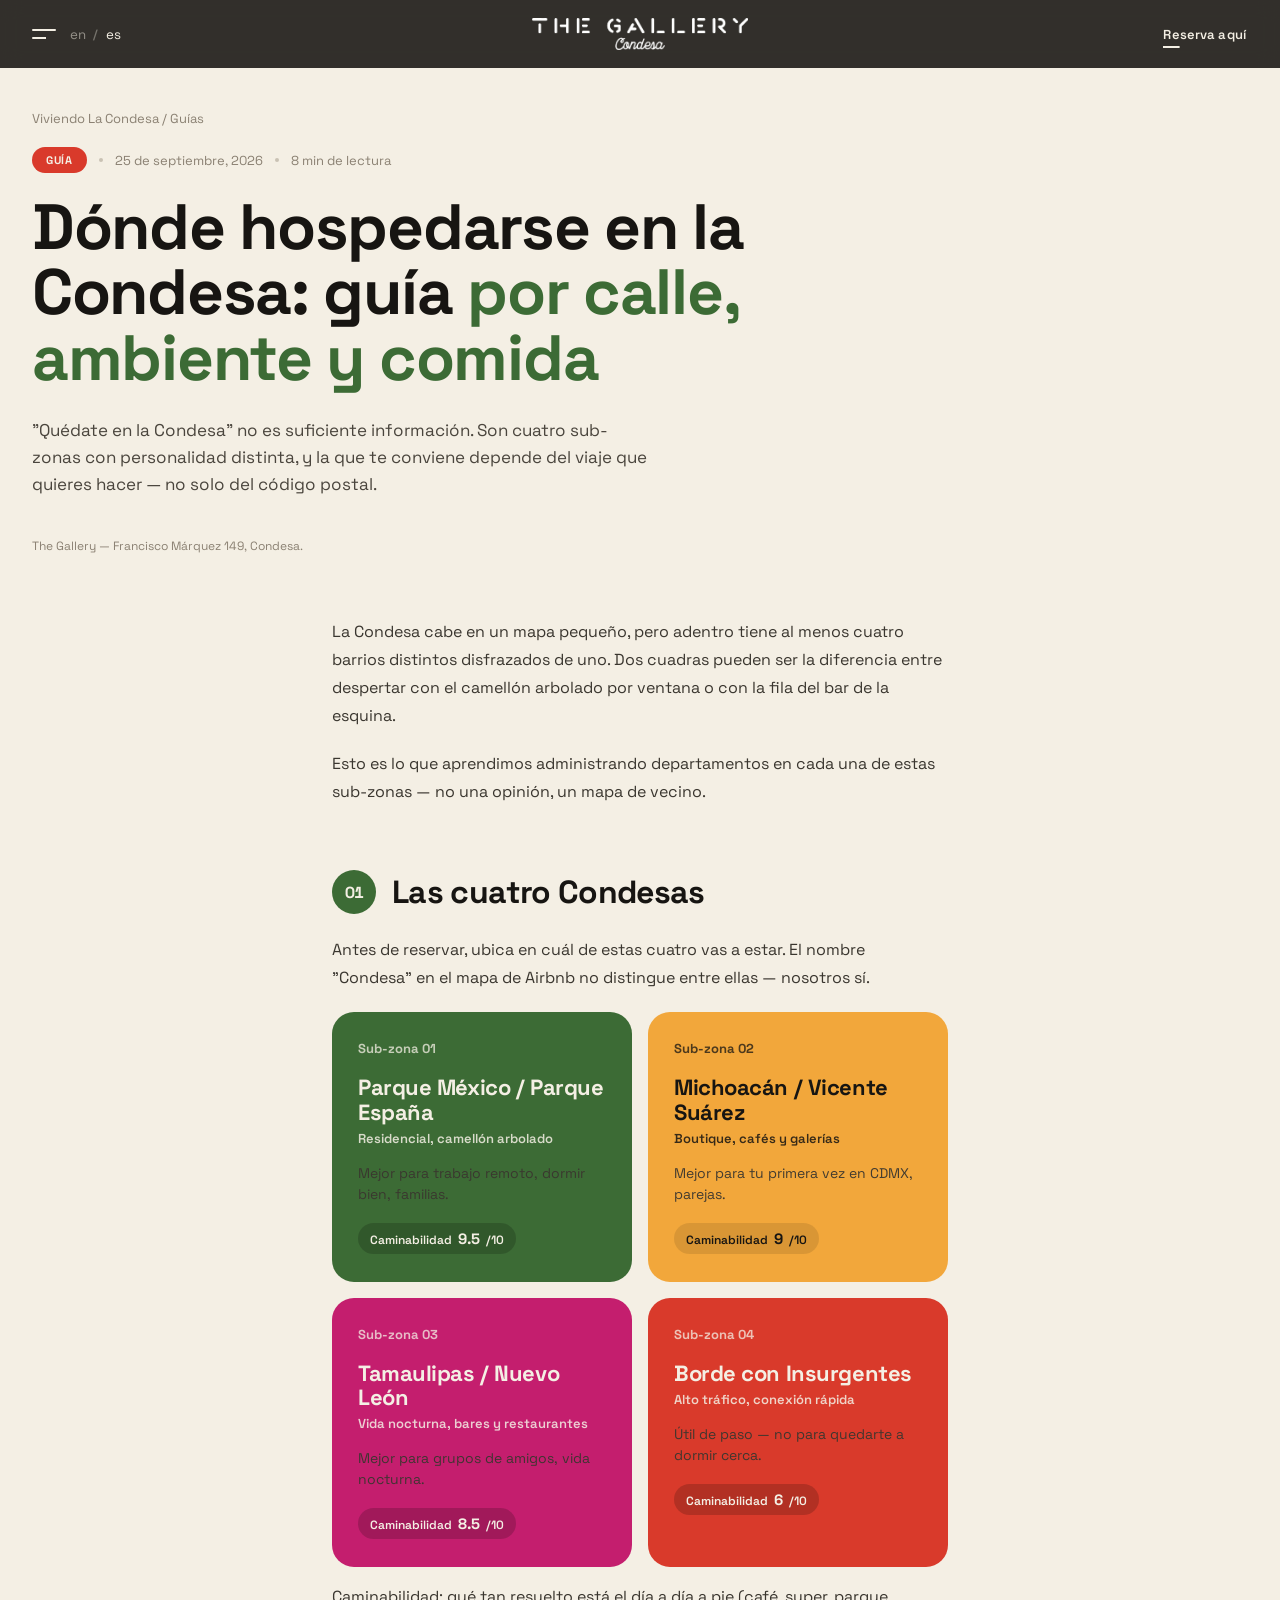
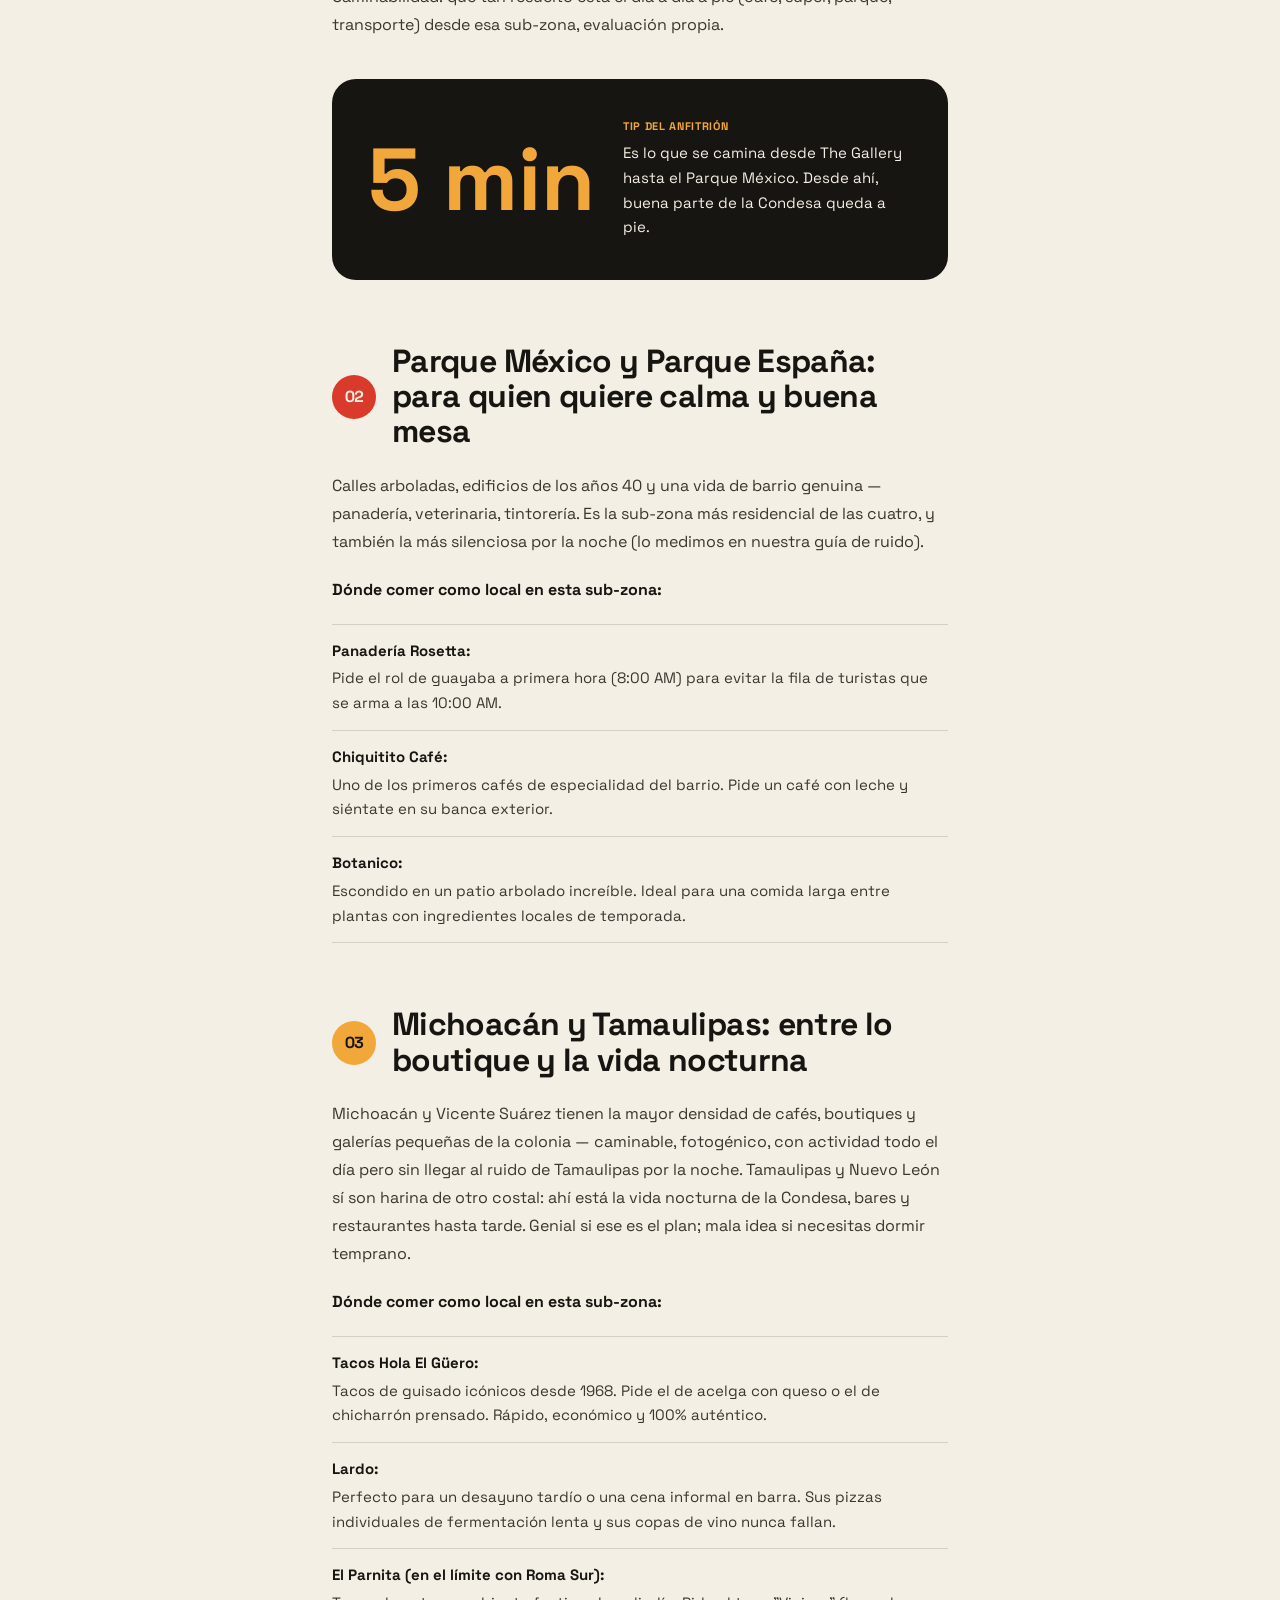
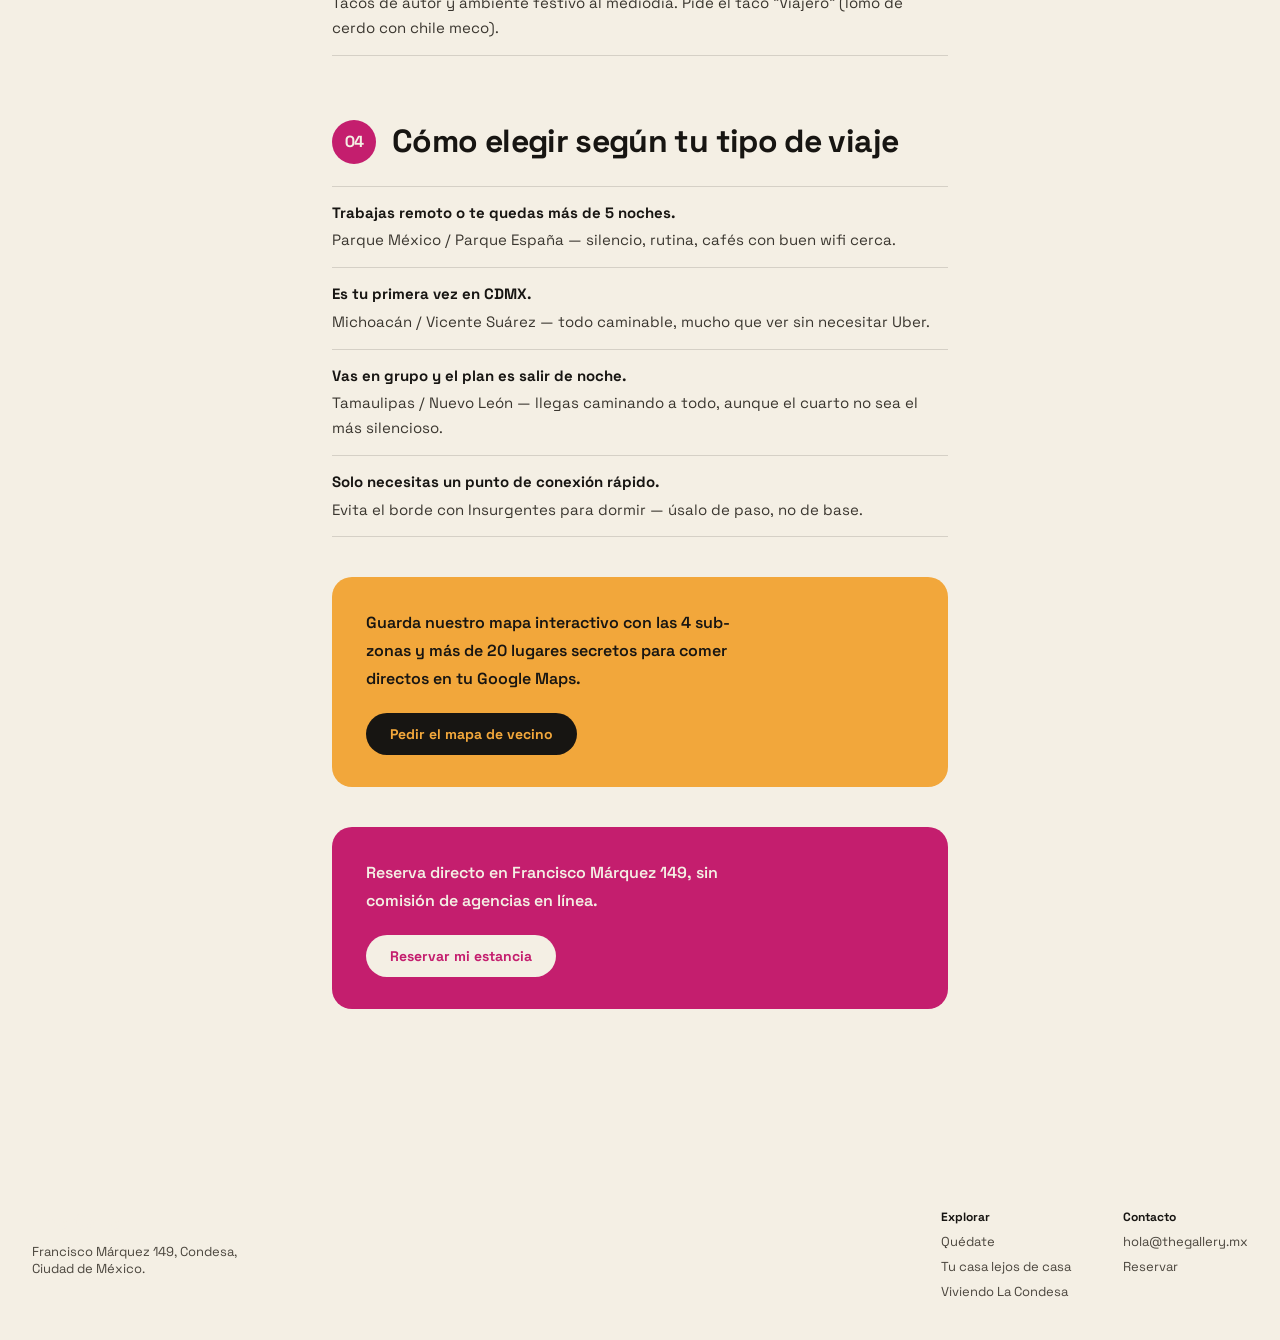
==== commit 01a54676: "Add files via upload" ====
--- a/living-condesa/donde-hospedarte-condesa.html
+++ b/living-condesa/donde-hospedarte-condesa.html
@@ -1,5 +1,5 @@
 <!DOCTYPE html>
-<html lang="es">
+<html lang="es" data-lang-fixed>
 <head>
 <meta charset="UTF-8">
 <meta name="viewport" content="width=device-width, initial-scale=1.0">
@@ -7,6 +7,9 @@
 <title>Dónde hospedarse en la Condesa: guía por calle, ambiente y lugares para comer | The Gallery</title>
 <meta name="description" content="La Condesa no es una sola colonia — son cuatro sub-zonas con personalidad distinta. Te decimos cuál te conviene según tu viaje y dónde comen los locales.">
 <link rel="canonical" href="https://the-gallery-condesa.netlify.app/living-condesa/donde-hospedarte-condesa.html">
+<link rel="alternate" hreflang="es" href="https://the-gallery-condesa.netlify.app/living-condesa/donde-hospedarte-condesa.html">
+<link rel="alternate" hreflang="en" href="https://the-gallery-condesa.netlify.app/living-condesa/en/where-to-stay-in-condesa.html">
+<link rel="alternate" hreflang="x-default" href="https://the-gallery-condesa.netlify.app/living-condesa/en/where-to-stay-in-condesa.html">
 
 <meta property="og:type" content="article">
 <meta property="og:title" content="Dónde hospedarse en la Condesa: guía por calle, ambiente y lugares para comer">
@@ -44,14 +47,19 @@
 <body class="no-js" data-chapter="condesa" data-post-slug="donde-hospedarte-condesa">
 
 <header class="site scrolled" id="siteHeader">
-  <button type="button" class="burger" id="menuToggle" aria-label="Abrir menú" aria-expanded="false" aria-controls="siteMenu">
-    <span class="burger-box"><i></i><i></i></span>
-  </button>
+  <div class="hd-left">
+    <button type="button" class="burger" id="menuToggle" aria-label="Abrir menú" data-i18n-attr="aria-label:burger.open" aria-expanded="false" aria-controls="siteMenu">
+      <span class="burger-box"><i></i><i></i></span>
+    </button>
+    <div class="lang" role="group" aria-label="Idioma" data-i18n-attr="aria-label:lang.aria">
+      <button type="button" data-lang="en" aria-pressed="false">en</button><span aria-hidden="true">/</span><button type="button" data-lang="es" aria-pressed="true">es</button>
+    </div>
+  </div>
   <a href="../index.html" class="logotype">
     <img src="../assets/logo/logo-color-the-gallery.webp" alt="The Gallery" class="logo-img"
          onerror="this.outerHTML='The Gallery'">
   </a>
-  <a href="../index.html#book" class="cta-book" data-reserve><span>Reserva aquí</span></a>
+  <a href="../index.html#book" class="cta-book" data-reserve><span data-i18n="hdr.book">Reserva aquí</span></a>
 </header>
 
 <main>
@@ -160,22 +168,24 @@
   <div class="wrap foot-grid">
     <div>
       <div class="logotype" style="margin-bottom:8px;">The Gallery</div>
-      <p style="margin:0; max-width:28ch;">Francisco Márquez 149, Condesa, Ciudad de México.</p>
+      <p style="margin:0; max-width:28ch;" data-i18n="foot.addr">Francisco Márquez 149, Condesa, Ciudad de México.</p>
     </div>
     <div class="foot-cols">
       <div>
-        <strong style="font-size:12px; color:var(--tinta);">Explorar</strong>
-        <a href="../index.html#stay">Quédate</a><a href="../index.html#house">Tu casa lejos de casa</a><a href="../index.html#condesa">Viviendo La Condesa</a>
+        <strong style="font-size:12px; color:var(--tinta);" data-i18n="foot.explore">Explorar</strong>
+        <a href="../index.html#stay" data-i18n="foot.stay">Quédate</a><a href="../index.html#house" data-i18n="foot.house">Tu casa lejos de casa</a><a href="../index.html#condesa" data-i18n="foot.condesa">Viviendo La Condesa</a>
       </div>
       <div>
-        <strong style="font-size:12px; color:var(--tinta);">Contacto</strong>
-        <a href="mailto:hola@thegallery.mx">hola@thegallery.mx</a><a href="../index.html#book" data-reserve>Reservar</a>
+        <strong style="font-size:12px; color:var(--tinta);" data-i18n="foot.contact">Contacto</strong>
+        <a href="mailto:hola@thegallery.mx">hola@thegallery.mx</a><a href="../index.html#book" data-reserve data-i18n="foot.book">Reservar</a>
       </div>
     </div>
   </div>
 </footer>
 
 <script>document.documentElement.classList.remove('no-js');</script>
+<script src="../js/strings.js"></script>
+<script src="../js/i18n.js"></script>
 <script src="../js/header.js" defer></script>
 <script src="../js/article-hero.js" defer></script>
 </body>
--- a/css/header.css
+++ b/css/header.css
@@ -26,12 +26,28 @@
 .logo-img{ height:32px; width:auto; display:block; }
 @media (max-width:640px){ .logo-img{ height:26px; } }
 
+/* ---------- Izquierda: hamburguesa + selector de idioma ---------- */
+.hd-left{ justify-self:start; display:flex; align-items:center; gap:2px; }
+.lang{ display:flex; align-items:center; gap:5px; font-size:12px; font-weight:600; letter-spacing:.06em; color:var(--hueso); }
+.lang button{ position:relative; padding:10px 2px; opacity:.5; transition:opacity .25s ease; }
+.lang button[aria-pressed="true"]{ opacity:1; }
+.lang button::after{
+  content:""; position:absolute; left:2px; right:2px; bottom:6px; height:1.5px; background:currentColor;
+  transform:scaleX(0); transform-origin:left center; transition:transform .4s var(--ease-out);
+}
+@media (hover:hover){
+  .lang button:hover{ opacity:1; }
+  .lang button:hover::after{ transform:scaleX(1); }
+}
+.lang button:focus-visible{ outline:2px solid currentColor; outline-offset:2px; opacity:1; }
+.lang span{ opacity:.35; }
+
 /* ---------- Botón hamburguesa ----------
    Dos líneas: la de abajo es más corta y crece al pasar el cursor.
    Al abrir, ambas se cruzan en una X. Todo con transform/clip-path
    (no dispara layout). */
 .burger{
-  justify-self:start; width:44px; height:44px; margin-left:-10px;
+  width:44px; height:44px; margin-left:-10px;
   display:grid; place-items:center; color:var(--hueso);
 }
 .burger-box{ position:relative; display:block; width:24px; height:10px; }
@@ -66,21 +82,23 @@
   position:fixed; inset:0; z-index:98; background:var(--tinta); color:var(--hueso);
   display:flex; align-items:center; overflow-y:auto;
   clip-path:inset(0 0 100% 0); visibility:hidden;
-  transition:clip-path .7s var(--ease-curtain), visibility 0s linear .7s;
+  transition:clip-path .5s var(--ease-curtain), visibility 0s linear .5s;
 }
-.menu.on{ clip-path:inset(0); visibility:visible; transition:clip-path .7s var(--ease-curtain), visibility 0s; }
+.menu.on{ clip-path:inset(0); visibility:visible; transition:clip-path .5s var(--ease-curtain), visibility 0s; }
 .menu-inner{ width:100%; padding-top:110px; padding-bottom:48px; }
 .menu ul{ list-style:none; margin:0; padding:0; }
 .menu-link{
   display:flex; align-items:baseline; gap:clamp(14px,2vw,28px); padding:clamp(6px,1.2vh,12px) 0;
   font-weight:700; letter-spacing:-.03em; line-height:1; font-size:clamp(40px,8vw,104px);
-  opacity:0; transform:translateY(28px);
-  transition:opacity .6s var(--ease-out), transform .7s var(--ease-out), color .3s ease;
+  transition:opacity .2s ease, color .2s ease;   /* solo hover: corto y sin retraso */
 }
-.menu.on .menu-link{ opacity:1; transform:none; transition-delay:calc(.18s + var(--i) * .07s), calc(.18s + var(--i) * .07s), 0s; }
+/* Entrada escalonada como animación: 'backwards' aplica el estado inicial solo durante
+   el retraso y luego suelta el control, así el hover nunca queda atrapado por ella. */
+.menu.on .menu-link{ animation:menuIn .45s var(--ease-out) backwards; animation-delay:calc(.08s + var(--i) * .04s); }
+@keyframes menuIn{ from{ opacity:0; transform:translateY(18px); } }
 .menu-num{ font-size:13px; font-weight:500; letter-spacing:.08em; color:rgba(244,239,228,.45); min-width:2ch; }
 @media (hover:hover){
-  .menu ul:hover .menu-link:not(:hover){ opacity:.3; transition-delay:0s; }
+  .menu ul:hover .menu-link:not(:hover){ opacity:.3; }
 }
 .menu-link[data-target="stay"]:hover, .menu-link[data-target="stay"].active{ color:var(--magenta); }
 .menu-link[data-target="house"]:hover, .menu-link[data-target="house"].active{ color:var(--cempasuchil); }
@@ -88,9 +106,8 @@
 .menu-foot{
   margin-top:clamp(28px,6vh,64px); padding-top:20px; border-top:1px solid rgba(244,239,228,.16);
   display:flex; flex-wrap:wrap; gap:8px 32px; justify-content:space-between; font-size:14px; color:rgba(244,239,228,.65);
-  opacity:0; transition:opacity .6s ease;
 }
-.menu.on .menu-foot{ opacity:1; transition-delay:.5s; }
+.menu.on .menu-foot{ animation:menuIn .45s var(--ease-out) .24s backwards; }
 .menu-foot a:hover{ color:var(--hueso); }
 
 /* ---------- Panel de reserva (lateral) ---------- */
@@ -100,10 +117,10 @@
   position:fixed; top:0; right:0; bottom:0; z-index:110; width:min(460px,100%);
   background:var(--hueso); color:var(--tinta); display:flex; flex-direction:column;
   transform:translateX(102%); visibility:hidden;
-  transition:transform .7s var(--ease-curtain), visibility 0s linear .7s;
+  transition:transform .5s var(--ease-curtain), visibility 0s linear .5s;
   padding-top:env(safe-area-inset-top,0px);
 }
-.drw.on{ transform:none; visibility:visible; transition:transform .7s var(--ease-curtain), visibility 0s; }
+.drw.on{ transform:none; visibility:visible; transition:transform .5s var(--ease-curtain), visibility 0s; }
 .drw-head{ display:flex; justify-content:space-between; align-items:center; padding:22px 28px 18px; border-bottom:1px solid var(--linea); }
 .drw-head h2{ margin:0; font-size:22px; letter-spacing:-.02em; line-height:1; }
 .drw-close{ font-size:12px; font-weight:600; border-bottom:1.5px solid currentColor; padding-bottom:1px; }
@@ -166,4 +183,5 @@
 
 @media (prefers-reduced-motion:reduce){
   .menu, .menu.on, .drw, .drw.on, .menu-link, .burger-box i, .cta-book::after, .drw-go::before{ transition-duration:.01s !important; transition-delay:0s !important; }
+  .menu.on .menu-link, .menu.on .menu-foot{ animation:none; }
 }
--- a/css/article.css
+++ b/css/article.css
@@ -8,7 +8,7 @@
    artículo se llama "semáforo del descanso".
    ============================================================ */
 
-.article-header{ padding:110px 0 0; }
+.article-header{ padding-top:110px; }   /* solo arriba: el padding lateral lo da .wrap */
 .breadcrumb{ font-size:13px; color:#8A8072; margin-bottom:20px; }
 .breadcrumb a{ color:#8A8072; border-bottom:1px solid transparent; }
 .breadcrumb a:hover{ color:var(--tinta); border-color:var(--tinta); }
